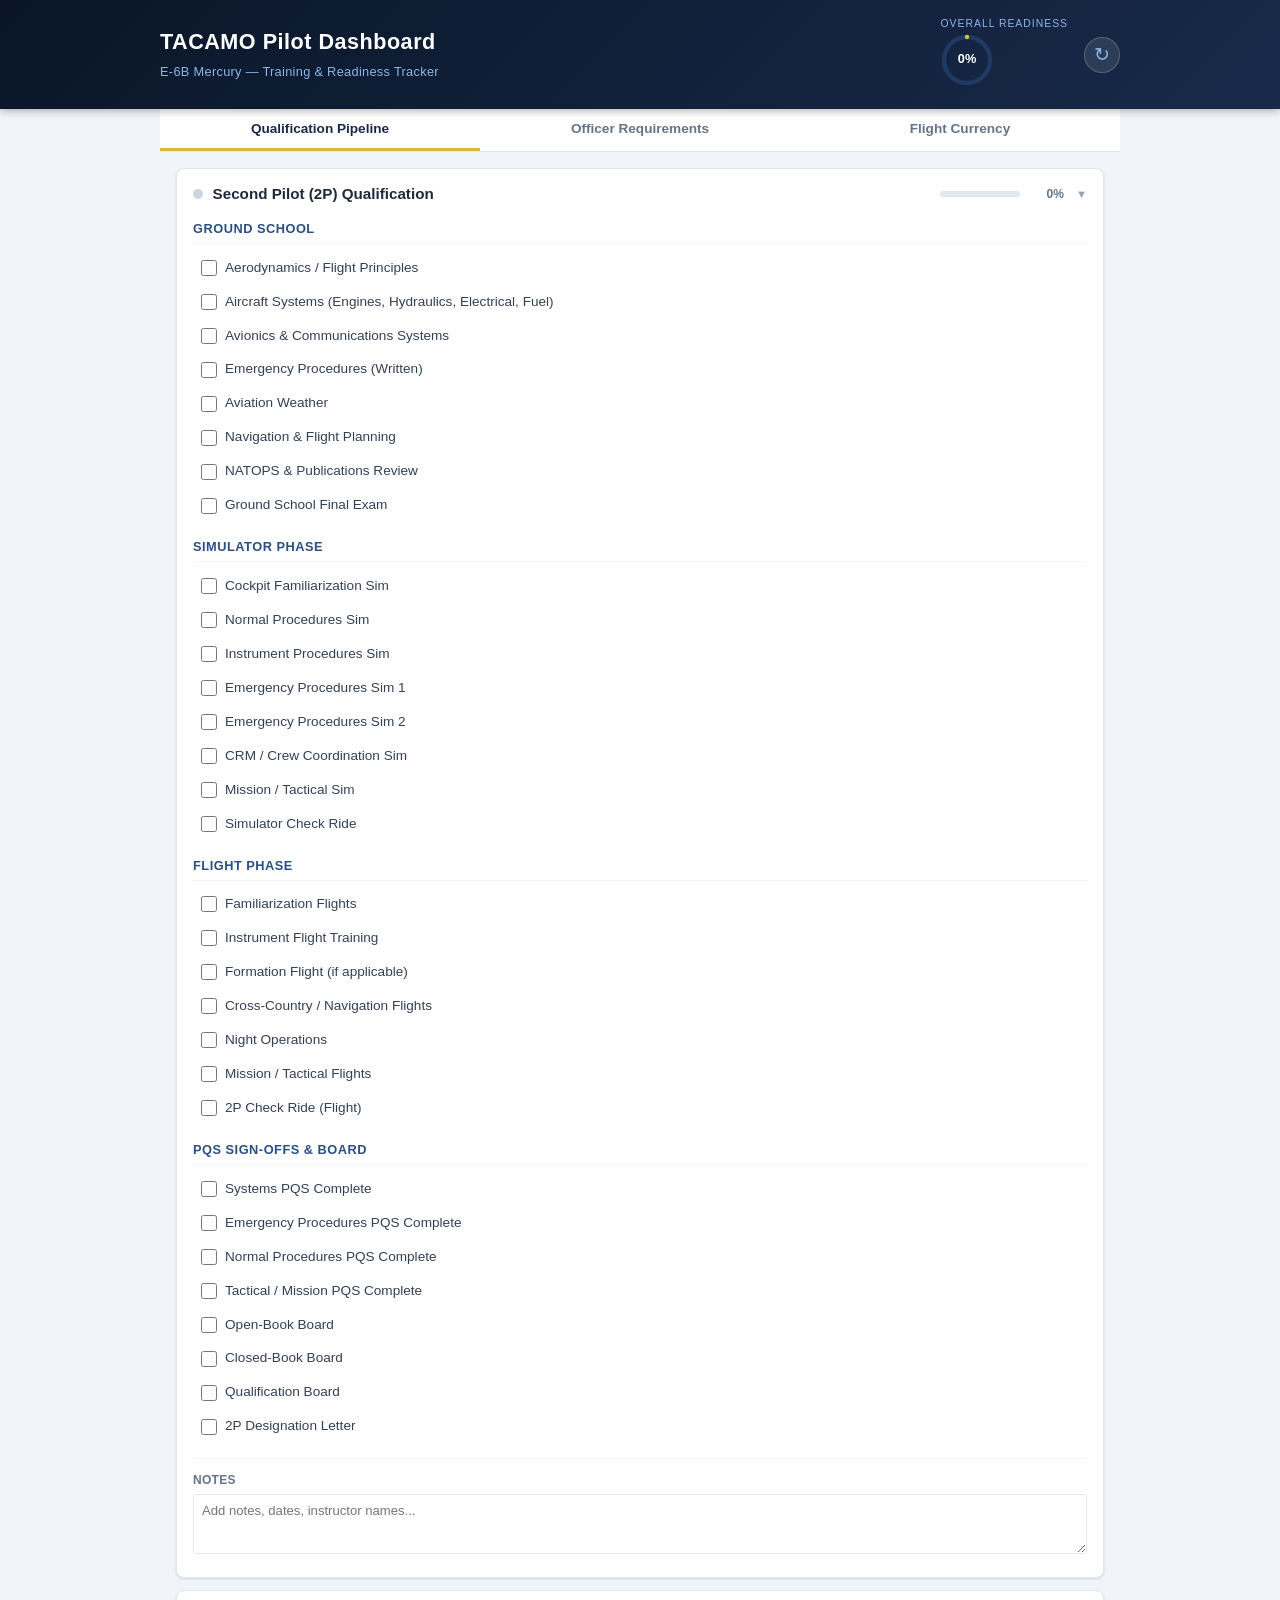
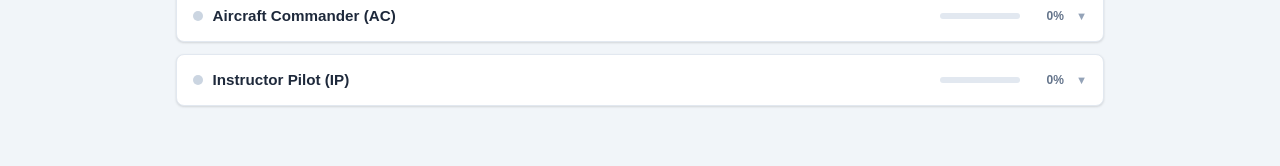
==== navy-pilot-dashboard/index.html @ 901fb9e4 "Add TACAMO pilot training dashboard Browser-based dashboard for tracking Navy TACAMO (E-6B) pilot tr" ====
<!DOCTYPE html>
<html lang="en">
<head>
  <meta charset="UTF-8">
  <meta name="viewport" content="width=device-width, initial-scale=1.0">
  <title>TACAMO Pilot Training Dashboard</title>
  <link rel="stylesheet" href="styles.css">
</head>
<body>
  <header>
    <div class="header-content">
      <div class="header-left">
        <h1>TACAMO Pilot Dashboard</h1>
        <span class="header-subtitle">E-6B Mercury &mdash; Training &amp; Readiness Tracker</span>
      </div>
      <div class="header-right">
        <div class="overall-readiness">
          <span class="readiness-label">Overall Readiness</span>
          <div class="readiness-ring">
            <svg viewBox="0 0 36 36">
              <path class="ring-bg" d="M18 2.0845 a 15.9155 15.9155 0 0 1 0 31.831 a 15.9155 15.9155 0 0 1 0 -31.831"/>
              <path id="overall-ring" class="ring-fg" stroke-dasharray="0, 100" d="M18 2.0845 a 15.9155 15.9155 0 0 1 0 31.831 a 15.9155 15.9155 0 0 1 0 -31.831"/>
              <text x="18" y="20.35" id="overall-pct" class="ring-text">0%</text>
            </svg>
          </div>
        </div>
        <button class="btn-icon" id="btn-reset" title="Reset all data">&#x21bb;</button>
      </div>
    </div>
  </header>

  <nav class="tab-bar">
    <button class="tab active" data-tab="qualification">Qualification Pipeline</button>
    <button class="tab" data-tab="officer">Officer Requirements</button>
    <button class="tab" data-tab="currency">Flight Currency</button>
  </nav>

  <main>
    <!-- ===================== QUALIFICATION PIPELINE TAB ===================== -->
    <section id="tab-qualification" class="tab-content active">

      <!-- 2P QUALIFICATION -->
      <div class="card milestone-card" data-milestone="2p">
        <div class="card-header" data-toggle="2p">
          <div class="card-header-left">
            <span class="status-dot" id="dot-2p"></span>
            <h2>Second Pilot (2P) Qualification</h2>
          </div>
          <div class="card-header-right">
            <div class="progress-bar-mini"><div class="progress-fill" id="prog-2p"></div></div>
            <span class="progress-text" id="prog-text-2p">0%</span>
            <span class="chevron">&#9660;</span>
          </div>
        </div>
        <div class="card-body" id="body-2p">
          <div class="pqs-section">
            <h3>Ground School</h3>
            <div class="checklist" data-group="2p-ground">
              <label class="check-item"><input type="checkbox" data-key="2p-ground-aero"> Aerodynamics / Flight Principles</label>
              <label class="check-item"><input type="checkbox" data-key="2p-ground-sys"> Aircraft Systems (Engines, Hydraulics, Electrical, Fuel)</label>
              <label class="check-item"><input type="checkbox" data-key="2p-ground-avionics"> Avionics &amp; Communications Systems</label>
              <label class="check-item"><input type="checkbox" data-key="2p-ground-ep"> Emergency Procedures (Written)</label>
              <label class="check-item"><input type="checkbox" data-key="2p-ground-wx"> Aviation Weather</label>
              <label class="check-item"><input type="checkbox" data-key="2p-ground-nav"> Navigation &amp; Flight Planning</label>
              <label class="check-item"><input type="checkbox" data-key="2p-ground-pubs"> NATOPS &amp; Publications Review</label>
              <label class="check-item"><input type="checkbox" data-key="2p-ground-exam"> Ground School Final Exam</label>
            </div>
          </div>
          <div class="pqs-section">
            <h3>Simulator Phase</h3>
            <div class="checklist" data-group="2p-sim">
              <label class="check-item"><input type="checkbox" data-key="2p-sim-fam"> Cockpit Familiarization Sim</label>
              <label class="check-item"><input type="checkbox" data-key="2p-sim-norm"> Normal Procedures Sim</label>
              <label class="check-item"><input type="checkbox" data-key="2p-sim-inst"> Instrument Procedures Sim</label>
              <label class="check-item"><input type="checkbox" data-key="2p-sim-ep1"> Emergency Procedures Sim 1</label>
              <label class="check-item"><input type="checkbox" data-key="2p-sim-ep2"> Emergency Procedures Sim 2</label>
              <label class="check-item"><input type="checkbox" data-key="2p-sim-crm"> CRM / Crew Coordination Sim</label>
              <label class="check-item"><input type="checkbox" data-key="2p-sim-tac"> Mission / Tactical Sim</label>
              <label class="check-item"><input type="checkbox" data-key="2p-sim-check"> Simulator Check Ride</label>
            </div>
          </div>
          <div class="pqs-section">
            <h3>Flight Phase</h3>
            <div class="checklist" data-group="2p-flight">
              <label class="check-item"><input type="checkbox" data-key="2p-flt-fam"> Familiarization Flights</label>
              <label class="check-item"><input type="checkbox" data-key="2p-flt-inst"> Instrument Flight Training</label>
              <label class="check-item"><input type="checkbox" data-key="2p-flt-form"> Formation Flight (if applicable)</label>
              <label class="check-item"><input type="checkbox" data-key="2p-flt-nav"> Cross-Country / Navigation Flights</label>
              <label class="check-item"><input type="checkbox" data-key="2p-flt-night"> Night Operations</label>
              <label class="check-item"><input type="checkbox" data-key="2p-flt-tac"> Mission / Tactical Flights</label>
              <label class="check-item"><input type="checkbox" data-key="2p-flt-check"> 2P Check Ride (Flight)</label>
            </div>
          </div>
          <div class="pqs-section">
            <h3>PQS Sign-offs &amp; Board</h3>
            <div class="checklist" data-group="2p-pqs">
              <label class="check-item"><input type="checkbox" data-key="2p-pqs-sys"> Systems PQS Complete</label>
              <label class="check-item"><input type="checkbox" data-key="2p-pqs-ep"> Emergency Procedures PQS Complete</label>
              <label class="check-item"><input type="checkbox" data-key="2p-pqs-norm"> Normal Procedures PQS Complete</label>
              <label class="check-item"><input type="checkbox" data-key="2p-pqs-tac"> Tactical / Mission PQS Complete</label>
              <label class="check-item"><input type="checkbox" data-key="2p-pqs-open"> Open-Book Board</label>
              <label class="check-item"><input type="checkbox" data-key="2p-pqs-closed"> Closed-Book Board</label>
              <label class="check-item"><input type="checkbox" data-key="2p-pqs-board"> Qualification Board</label>
              <label class="check-item"><input type="checkbox" data-key="2p-pqs-desig"> 2P Designation Letter</label>
            </div>
          </div>
          <div class="milestone-notes">
            <label>Notes</label>
            <textarea data-notes="2p" placeholder="Add notes, dates, instructor names..."></textarea>
          </div>
        </div>
      </div>

      <!-- AC QUALIFICATION -->
      <div class="card milestone-card" data-milestone="ac">
        <div class="card-header" data-toggle="ac">
          <div class="card-header-left">
            <span class="status-dot" id="dot-ac"></span>
            <h2>Aircraft Commander (AC)</h2>
          </div>
          <div class="card-header-right">
            <div class="progress-bar-mini"><div class="progress-fill" id="prog-ac"></div></div>
            <span class="progress-text" id="prog-text-ac">0%</span>
            <span class="chevron">&#9660;</span>
          </div>
        </div>
        <div class="card-body collapsed" id="body-ac">
          <div class="pqs-section">
            <h3>Prerequisites</h3>
            <div class="checklist" data-group="ac-prereq">
              <label class="check-item"><input type="checkbox" data-key="ac-prereq-2p"> 2P Qualification Complete</label>
              <label class="check-item"><input type="checkbox" data-key="ac-prereq-hrs"> Flight Hours Requirement Met</label>
              <label class="check-item"><input type="checkbox" data-key="ac-prereq-rec"> CO/Department Head Recommendation</label>
            </div>
          </div>
          <div class="pqs-section">
            <h3>AC PQS &amp; Training</h3>
            <div class="checklist" data-group="ac-pqs">
              <label class="check-item"><input type="checkbox" data-key="ac-pqs-decision"> Decision Making / CRM Advanced</label>
              <label class="check-item"><input type="checkbox" data-key="ac-pqs-wx"> Advanced Weather Decision Making</label>
              <label class="check-item"><input type="checkbox" data-key="ac-pqs-crew"> Crew Management &amp; Leadership</label>
              <label class="check-item"><input type="checkbox" data-key="ac-pqs-mission"> Mission Planning &amp; Execution</label>
              <label class="check-item"><input type="checkbox" data-key="ac-pqs-tac"> Advanced Tactical Employment</label>
              <label class="check-item"><input type="checkbox" data-key="ac-pqs-ep"> Emergency Procedures (AC Level)</label>
              <label class="check-item"><input type="checkbox" data-key="ac-pqs-sys"> Systems PQS (AC Level)</label>
            </div>
          </div>
          <div class="pqs-section">
            <h3>Evaluation</h3>
            <div class="checklist" data-group="ac-eval">
              <label class="check-item"><input type="checkbox" data-key="ac-eval-sim"> AC Simulator Evaluation</label>
              <label class="check-item"><input type="checkbox" data-key="ac-eval-open"> Open-Book Board</label>
              <label class="check-item"><input type="checkbox" data-key="ac-eval-closed"> Closed-Book Board</label>
              <label class="check-item"><input type="checkbox" data-key="ac-eval-flight"> AC Check Ride (Flight)</label>
              <label class="check-item"><input type="checkbox" data-key="ac-eval-board"> AC Qualification Board</label>
              <label class="check-item"><input type="checkbox" data-key="ac-eval-desig"> AC Designation Letter</label>
            </div>
          </div>
          <div class="milestone-notes">
            <label>Notes</label>
            <textarea data-notes="ac" placeholder="Add notes, dates, instructor names..."></textarea>
          </div>
        </div>
      </div>

      <!-- IP QUALIFICATION -->
      <div class="card milestone-card" data-milestone="ip">
        <div class="card-header" data-toggle="ip">
          <div class="card-header-left">
            <span class="status-dot" id="dot-ip"></span>
            <h2>Instructor Pilot (IP)</h2>
          </div>
          <div class="card-header-right">
            <div class="progress-bar-mini"><div class="progress-fill" id="prog-ip"></div></div>
            <span class="progress-text" id="prog-text-ip">0%</span>
            <span class="chevron">&#9660;</span>
          </div>
        </div>
        <div class="card-body collapsed" id="body-ip">
          <div class="pqs-section">
            <h3>Prerequisites</h3>
            <div class="checklist" data-group="ip-prereq">
              <label class="check-item"><input type="checkbox" data-key="ip-prereq-ac"> AC Qualification Complete</label>
              <label class="check-item"><input type="checkbox" data-key="ip-prereq-hrs"> Flight Hours Requirement Met</label>
              <label class="check-item"><input type="checkbox" data-key="ip-prereq-rec"> CO/Department Head Recommendation</label>
            </div>
          </div>
          <div class="pqs-section">
            <h3>IP PQS &amp; Training</h3>
            <div class="checklist" data-group="ip-pqs">
              <label class="check-item"><input type="checkbox" data-key="ip-pqs-technique"> Instructional Techniques</label>
              <label class="check-item"><input type="checkbox" data-key="ip-pqs-debrief"> Debriefing Skills</label>
              <label class="check-item"><input type="checkbox" data-key="ip-pqs-syllabus"> Syllabus Management</label>
              <label class="check-item"><input type="checkbox" data-key="ip-pqs-eval"> Student Evaluation Methods</label>
              <label class="check-item"><input type="checkbox" data-key="ip-pqs-safety"> Safety / ORM Advanced</label>
              <label class="check-item"><input type="checkbox" data-key="ip-pqs-sim"> Instructor Sim Events</label>
              <label class="check-item"><input type="checkbox" data-key="ip-pqs-flight"> Instructor Flight Events</label>
            </div>
          </div>
          <div class="pqs-section">
            <h3>Evaluation</h3>
            <div class="checklist" data-group="ip-eval">
              <label class="check-item"><input type="checkbox" data-key="ip-eval-demo"> Instructional Demo Ride</label>
              <label class="check-item"><input type="checkbox" data-key="ip-eval-open"> Open-Book Board</label>
              <label class="check-item"><input type="checkbox" data-key="ip-eval-closed"> Closed-Book Board</label>
              <label class="check-item"><input type="checkbox" data-key="ip-eval-check"> IP Check Ride</label>
              <label class="check-item"><input type="checkbox" data-key="ip-eval-board"> IP Qualification Board</label>
              <label class="check-item"><input type="checkbox" data-key="ip-eval-desig"> IP Designation Letter</label>
            </div>
          </div>
          <div class="milestone-notes">
            <label>Notes</label>
            <textarea data-notes="ip" placeholder="Add notes, dates, instructor names..."></textarea>
          </div>
        </div>
      </div>

    </section>

    <!-- ===================== OFFICER REQUIREMENTS TAB ===================== -->
    <section id="tab-officer" class="tab-content">

      <!-- PRT -->
      <div class="card">
        <div class="card-header" data-toggle="prt">
          <div class="card-header-left">
            <span class="status-dot" id="dot-prt"></span>
            <h2>Physical Readiness Test (PRT)</h2>
          </div>
          <div class="card-header-right">
            <span class="chevron">&#9660;</span>
          </div>
        </div>
        <div class="card-body" id="body-prt">
          <div class="cycle-section">
            <h3>Current Cycle</h3>
            <div class="cycle-row">
              <div class="cycle-field">
                <label>Cycle</label>
                <select id="prt-cycle">
                  <option value="spring">Spring (Cycle 1)</option>
                  <option value="fall">Fall (Cycle 2)</option>
                </select>
              </div>
              <div class="cycle-field">
                <label>Year</label>
                <input type="number" id="prt-year" value="2026" min="2020" max="2035">
              </div>
            </div>
            <div class="checklist">
              <label class="check-item"><input type="checkbox" data-key="prt-bca"> BCA (Body Composition Assessment)</label>
              <label class="check-item"><input type="checkbox" data-key="prt-pushups"> Push-ups / Plank</label>
              <label class="check-item"><input type="checkbox" data-key="prt-cardio"> Cardio (1.5mi Run / Row / Swim / Bike)</label>
              <label class="check-item"><input type="checkbox" data-key="prt-result"> Official PRT Results Entered in PRIMS</label>
            </div>
          </div>
          <div class="milestone-notes">
            <label>PRT Notes (scores, waivers, etc.)</label>
            <textarea data-notes="prt" placeholder="e.g., Outstanding score, run time 9:30..."></textarea>
          </div>
        </div>
      </div>

      <!-- GMT / Annual Training -->
      <div class="card">
        <div class="card-header" data-toggle="gmt">
          <div class="card-header-left">
            <span class="status-dot" id="dot-gmt"></span>
            <h2>General Military Training (GMT) &mdash; Annual</h2>
          </div>
          <div class="card-header-right">
            <div class="progress-bar-mini"><div class="progress-fill" id="prog-gmt"></div></div>
            <span class="progress-text" id="prog-text-gmt">0%</span>
            <span class="chevron">&#9660;</span>
          </div>
        </div>
        <div class="card-body collapsed" id="body-gmt">
          <div class="checklist" data-group="gmt">
            <label class="check-item"><input type="checkbox" data-key="gmt-sapr"> Sexual Assault Prevention &amp; Response (SAPR)</label>
            <label class="check-item"><input type="checkbox" data-key="gmt-cyber"> Cyber Awareness Challenge</label>
            <label class="check-item"><input type="checkbox" data-key="gmt-opsec"> OPSEC Awareness</label>
            <label class="check-item"><input type="checkbox" data-key="gmt-ctip"> Combating Trafficking in Persons (CTIP)</label>
            <label class="check-item"><input type="checkbox" data-key="gmt-suicide"> Suicide Prevention</label>
            <label class="check-item"><input type="checkbox" data-key="gmt-eeo"> Equal Employment Opportunity (EEO)</label>
            <label class="check-item"><input type="checkbox" data-key="gmt-records"> Records Management</label>
            <label class="check-item"><input type="checkbox" data-key="gmt-dod-ethics"> DoD Ethics / Standards of Conduct</label>
            <label class="check-item"><input type="checkbox" data-key="gmt-privacy"> Personally Identifiable Information (PII)</label>
            <label class="check-item"><input type="checkbox" data-key="gmt-fire"> Fire Safety / Extinguisher Training</label>
            <label class="check-item"><input type="checkbox" data-key="gmt-antiterror"> Antiterrorism (AT) Level 1</label>
          </div>
          <div class="milestone-notes">
            <label>GMT Notes</label>
            <textarea data-notes="gmt" placeholder="Completion dates, certificate numbers..."></textarea>
          </div>
        </div>
      </div>

      <!-- Medical / Dental -->
      <div class="card">
        <div class="card-header" data-toggle="medical">
          <div class="card-header-left">
            <span class="status-dot" id="dot-medical"></span>
            <h2>Medical &amp; Dental Readiness</h2>
          </div>
          <div class="card-header-right">
            <span class="chevron">&#9660;</span>
          </div>
        </div>
        <div class="card-body collapsed" id="body-medical">
          <div class="checklist" data-group="medical">
            <label class="check-item"><input type="checkbox" data-key="med-pha"> Periodic Health Assessment (PHA)</label>
            <label class="check-item"><input type="checkbox" data-key="med-dental"> Dental Exam (Class 1 or 2)</label>
            <label class="check-item"><input type="checkbox" data-key="med-flight-phys"> Flight Physical (Annual)</label>
            <label class="check-item"><input type="checkbox" data-key="med-immunizations"> Immunizations Current</label>
            <label class="check-item"><input type="checkbox" data-key="med-hearing"> Hearing Conservation</label>
            <label class="check-item"><input type="checkbox" data-key="med-vision"> Vision Screening</label>
            <label class="check-item"><input type="checkbox" data-key="med-hiv"> HIV Test</label>
          </div>
          <div class="milestone-notes">
            <label>Medical Notes</label>
            <textarea data-notes="medical" placeholder="Due dates, waivers, follow-ups..."></textarea>
          </div>
        </div>
      </div>

      <!-- Admin / Career -->
      <div class="card">
        <div class="card-header" data-toggle="admin">
          <div class="card-header-left">
            <span class="status-dot" id="dot-admin"></span>
            <h2>Administrative &amp; Career</h2>
          </div>
          <div class="card-header-right">
            <span class="chevron">&#9660;</span>
          </div>
        </div>
        <div class="card-body collapsed" id="body-admin">
          <div class="checklist" data-group="admin">
            <label class="check-item"><input type="checkbox" data-key="admin-fitrep"> FITREP / Eval Current</label>
            <label class="check-item"><input type="checkbox" data-key="admin-security"> Security Clearance Current</label>
            <label class="check-item"><input type="checkbox" data-key="admin-ompf"> OMPF / Service Record Review</label>
            <label class="check-item"><input type="checkbox" data-key="admin-sgli"> SGLI / Page 2 Current</label>
            <label class="check-item"><input type="checkbox" data-key="admin-leave"> Leave Balance Reviewed</label>
          </div>
          <div class="milestone-notes">
            <label>Admin Notes</label>
            <textarea data-notes="admin" placeholder="FITREP due date, clearance expiry..."></textarea>
          </div>
        </div>
      </div>

    </section>

    <!-- ===================== FLIGHT CURRENCY TAB ===================== -->
    <section id="tab-currency" class="tab-content">

      <div class="card">
        <div class="card-header" data-toggle="natops">
          <div class="card-header-left">
            <span class="status-dot" id="dot-natops"></span>
            <h2>NATOPS &amp; Instrument Checks</h2>
          </div>
          <div class="card-header-right">
            <span class="chevron">&#9660;</span>
          </div>
        </div>
        <div class="card-body" id="body-natops">
          <div class="checklist" data-group="natops">
            <label class="check-item"><input type="checkbox" data-key="natops-open"> NATOPS Open-Book Exam</label>
            <label class="check-item"><input type="checkbox" data-key="natops-closed"> NATOPS Closed-Book Exam</label>
            <label class="check-item"><input type="checkbox" data-key="natops-check"> NATOPS Check Flight / Sim</label>
            <label class="check-item"><input type="checkbox" data-key="natops-inst"> Annual Instrument Check</label>
          </div>
          <div class="date-tracker">
            <h3>Date Tracking</h3>
            <div class="date-row">
              <label>Last NATOPS Check</label>
              <input type="date" data-date="natops-last">
            </div>
            <div class="date-row">
              <label>Next NATOPS Due</label>
              <input type="date" data-date="natops-next">
            </div>
            <div class="date-row">
              <label>Last Instrument Check</label>
              <input type="date" data-date="inst-last">
            </div>
            <div class="date-row">
              <label>Next Instrument Due</label>
              <input type="date" data-date="inst-next">
            </div>
          </div>
          <div class="milestone-notes">
            <label>Notes</label>
            <textarea data-notes="natops" placeholder="Examiner, scores, areas to review..."></textarea>
          </div>
        </div>
      </div>

      <div class="card">
        <div class="card-header" data-toggle="flights">
          <div class="card-header-left">
            <span class="status-dot" id="dot-flights"></span>
            <h2>Flight Currency &amp; Hours</h2>
          </div>
          <div class="card-header-right">
            <span class="chevron">&#9660;</span>
          </div>
        </div>
        <div class="card-body collapsed" id="body-flights">
          <div class="checklist" data-group="flights">
            <label class="check-item"><input type="checkbox" data-key="curr-day"> Day Currency (last 30 days)</label>
            <label class="check-item"><input type="checkbox" data-key="curr-night"> Night Currency (last 30 days)</label>
            <label class="check-item"><input type="checkbox" data-key="curr-inst"> Instrument Currency</label>
            <label class="check-item"><input type="checkbox" data-key="curr-crm"> CRM Training Current</label>
          </div>
          <div class="date-tracker">
            <h3>Flight Hour Log</h3>
            <div class="date-row">
              <label>Total Flight Hours</label>
              <input type="number" data-date="hrs-total" min="0" step="0.1" placeholder="0.0">
            </div>
            <div class="date-row">
              <label>E-6B Hours</label>
              <input type="number" data-date="hrs-e6b" min="0" step="0.1" placeholder="0.0">
            </div>
            <div class="date-row">
              <label>Last 30 Days</label>
              <input type="number" data-date="hrs-30" min="0" step="0.1" placeholder="0.0">
            </div>
            <div class="date-row">
              <label>Last 90 Days</label>
              <input type="number" data-date="hrs-90" min="0" step="0.1" placeholder="0.0">
            </div>
          </div>
          <div class="milestone-notes">
            <label>Notes</label>
            <textarea data-notes="flights" placeholder="Currency details, waiver info..."></textarea>
          </div>
        </div>
      </div>

      <div class="card">
        <div class="card-header" data-toggle="survival">
          <div class="card-header-left">
            <span class="status-dot" id="dot-survival"></span>
            <h2>Survival &amp; Safety Training</h2>
          </div>
          <div class="card-header-right">
            <span class="chevron">&#9660;</span>
          </div>
        </div>
        <div class="card-body collapsed" id="body-survival">
          <div class="checklist" data-group="survival">
            <label class="check-item"><input type="checkbox" data-key="surv-swim"> Aviation Water Survival (AWS)</label>
            <label class="check-item"><input type="checkbox" data-key="surv-heed"> HEED (Helicopter Emergency Egress Device) Training</label>
            <label class="check-item"><input type="checkbox" data-key="surv-physio"> Aviation Physiology / Hypoxia Training</label>
            <label class="check-item"><input type="checkbox" data-key="surv-egress"> Egress Training</label>
            <label class="check-item"><input type="checkbox" data-key="surv-sere"> SERE (if applicable)</label>
            <label class="check-item"><input type="checkbox" data-key="surv-orm"> ORM / Safety Stand-down</label>
          </div>
          <div class="date-tracker">
            <h3>Date Tracking</h3>
            <div class="date-row">
              <label>Last AWS</label>
              <input type="date" data-date="aws-last">
            </div>
            <div class="date-row">
              <label>Next AWS Due</label>
              <input type="date" data-date="aws-next">
            </div>
            <div class="date-row">
              <label>Last Physiology</label>
              <input type="date" data-date="physio-last">
            </div>
            <div class="date-row">
              <label>Next Physiology Due</label>
              <input type="date" data-date="physio-next">
            </div>
          </div>
          <div class="milestone-notes">
            <label>Notes</label>
            <textarea data-notes="survival" placeholder="Expiration dates, renewal info..."></textarea>
          </div>
        </div>
      </div>

    </section>
  </main>

  <!-- Reset confirmation modal -->
  <div class="modal-overlay" id="modal-reset">
    <div class="modal">
      <h3>Reset All Data?</h3>
      <p>This will clear all checkboxes, notes, dates, and saved progress. This cannot be undone.</p>
      <div class="modal-actions">
        <button class="btn btn-secondary" id="btn-reset-cancel">Cancel</button>
        <button class="btn btn-danger" id="btn-reset-confirm">Reset Everything</button>
      </div>
    </div>
  </div>

  <script src="app.js"></script>
</body>
</html>
---- navy-pilot-dashboard/styles.css ----
/* ===== CSS Variables / Theme ===== */
:root {
  --navy-900: #0a1628;
  --navy-800: #111d35;
  --navy-700: #182a4a;
  --navy-600: #1f3a63;
  --navy-500: #2a4f82;
  --navy-400: #3a6baa;
  --navy-300: #5a8fd4;
  --navy-200: #8cb4e8;
  --navy-100: #c5d9f2;
  --navy-50: #e8f0fa;

  --gold-500: #c9a227;
  --gold-400: #dbb840;
  --gold-300: #e8cf6a;

  --green-500: #22c55e;
  --green-600: #16a34a;
  --green-100: #dcfce7;

  --red-500: #ef4444;
  --red-600: #dc2626;
  --red-100: #fee2e2;

  --amber-500: #f59e0b;
  --amber-100: #fef3c7;

  --gray-50: #f8fafc;
  --gray-100: #f1f5f9;
  --gray-200: #e2e8f0;
  --gray-300: #cbd5e1;
  --gray-400: #94a3b8;
  --gray-500: #64748b;
  --gray-600: #475569;
  --gray-700: #334155;
  --gray-800: #1e293b;
  --gray-900: #0f172a;

  --font-sans: 'Segoe UI', -apple-system, BlinkMacSystemFont, 'Helvetica Neue', Arial, sans-serif;
  --radius: 8px;
  --shadow: 0 1px 3px rgba(0,0,0,0.08), 0 1px 2px rgba(0,0,0,0.06);
  --shadow-md: 0 4px 6px rgba(0,0,0,0.07), 0 2px 4px rgba(0,0,0,0.06);
}

/* ===== Reset & Base ===== */
*, *::before, *::after {
  box-sizing: border-box;
  margin: 0;
  padding: 0;
}

body {
  font-family: var(--font-sans);
  background: var(--gray-100);
  color: var(--gray-800);
  line-height: 1.5;
  min-height: 100vh;
}

/* ===== Header ===== */
header {
  background: linear-gradient(135deg, var(--navy-900) 0%, var(--navy-700) 100%);
  color: #fff;
  padding: 1rem 1.5rem;
  position: sticky;
  top: 0;
  z-index: 100;
  box-shadow: 0 2px 8px rgba(0,0,0,0.3);
}

.header-content {
  max-width: 960px;
  margin: 0 auto;
  display: flex;
  justify-content: space-between;
  align-items: center;
}

.header-left h1 {
  font-size: 1.35rem;
  font-weight: 700;
  letter-spacing: 0.5px;
}

.header-subtitle {
  font-size: 0.8rem;
  color: var(--navy-200);
  letter-spacing: 0.3px;
}

.header-right {
  display: flex;
  align-items: center;
  gap: 1rem;
}

.readiness-label {
  font-size: 0.65rem;
  text-transform: uppercase;
  letter-spacing: 1px;
  color: var(--navy-200);
  display: block;
  text-align: center;
  margin-bottom: 0.15rem;
}

.readiness-ring svg {
  width: 52px;
  height: 52px;
}

.ring-bg {
  fill: none;
  stroke: var(--navy-600);
  stroke-width: 3;
}

.ring-fg {
  fill: none;
  stroke: var(--gold-400);
  stroke-width: 3;
  stroke-linecap: round;
  transition: stroke-dasharray 0.5s ease;
}

.ring-text {
  fill: #fff;
  font-size: 0.55rem;
  font-weight: 700;
  text-anchor: middle;
}

.btn-icon {
  background: rgba(255,255,255,0.1);
  border: 1px solid rgba(255,255,255,0.2);
  color: var(--navy-200);
  width: 36px;
  height: 36px;
  border-radius: 50%;
  font-size: 1.2rem;
  cursor: pointer;
  transition: all 0.2s;
  display: flex;
  align-items: center;
  justify-content: center;
}

.btn-icon:hover {
  background: rgba(255,255,255,0.2);
  color: #fff;
}

/* ===== Tab Bar ===== */
.tab-bar {
  background: #fff;
  border-bottom: 1px solid var(--gray-200);
  display: flex;
  max-width: 960px;
  margin: 0 auto;
  padding: 0;
  position: sticky;
  top: 74px;
  z-index: 90;
}

.tab {
  flex: 1;
  padding: 0.75rem 1rem;
  border: none;
  background: transparent;
  color: var(--gray-500);
  font-size: 0.85rem;
  font-weight: 600;
  cursor: pointer;
  border-bottom: 3px solid transparent;
  transition: all 0.2s;
}

.tab:hover {
  color: var(--navy-600);
  background: var(--gray-50);
}

.tab.active {
  color: var(--navy-700);
  border-bottom-color: var(--gold-400);
}

/* ===== Main Content ===== */
main {
  max-width: 960px;
  margin: 0 auto;
  padding: 1rem 1rem 3rem;
}

.tab-content {
  display: none;
}

.tab-content.active {
  display: block;
}

/* ===== Cards ===== */
.card {
  background: #fff;
  border-radius: var(--radius);
  box-shadow: var(--shadow);
  margin-bottom: 0.75rem;
  overflow: hidden;
  border: 1px solid var(--gray-200);
}

.card-header {
  padding: 0.85rem 1rem;
  display: flex;
  justify-content: space-between;
  align-items: center;
  cursor: pointer;
  user-select: none;
  transition: background 0.15s;
}

.card-header:hover {
  background: var(--gray-50);
}

.card-header-left {
  display: flex;
  align-items: center;
  gap: 0.6rem;
}

.card-header-left h2 {
  font-size: 0.95rem;
  font-weight: 600;
  color: var(--gray-800);
}

.card-header-right {
  display: flex;
  align-items: center;
  gap: 0.75rem;
}

.chevron {
  font-size: 0.7rem;
  color: var(--gray-400);
  transition: transform 0.2s;
}

.card-body:not(.collapsed) ~ .card-header .chevron,
.card-header[aria-expanded="true"] .chevron {
  transform: rotate(180deg);
}

.card-body {
  padding: 0 1rem 1rem;
  transition: all 0.2s ease;
}

.card-body.collapsed {
  display: none;
}

/* ===== Status Dots ===== */
.status-dot {
  width: 10px;
  height: 10px;
  border-radius: 50%;
  background: var(--gray-300);
  flex-shrink: 0;
}

.status-dot.not-started { background: var(--gray-300); }
.status-dot.in-progress { background: var(--amber-500); }
.status-dot.complete { background: var(--green-500); }

/* ===== Progress Bars ===== */
.progress-bar-mini {
  width: 80px;
  height: 6px;
  background: var(--gray-200);
  border-radius: 3px;
  overflow: hidden;
}

.progress-fill {
  height: 100%;
  background: linear-gradient(90deg, var(--navy-400), var(--gold-400));
  border-radius: 3px;
  transition: width 0.4s ease;
  width: 0%;
}

.progress-text {
  font-size: 0.75rem;
  font-weight: 600;
  color: var(--gray-500);
  min-width: 32px;
  text-align: right;
}

/* ===== Checklists ===== */
.pqs-section {
  margin-bottom: 1rem;
}

.pqs-section h3 {
  font-size: 0.8rem;
  font-weight: 700;
  text-transform: uppercase;
  letter-spacing: 0.5px;
  color: var(--navy-500);
  margin-bottom: 0.5rem;
  padding-bottom: 0.3rem;
  border-bottom: 1px solid var(--gray-100);
}

.checklist {
  display: flex;
  flex-direction: column;
  gap: 0.15rem;
}

.check-item {
  display: flex;
  align-items: center;
  gap: 0.5rem;
  padding: 0.35rem 0.5rem;
  border-radius: 4px;
  cursor: pointer;
  font-size: 0.85rem;
  color: var(--gray-700);
  transition: background 0.1s;
}

.check-item:hover {
  background: var(--gray-50);
}

.check-item input[type="checkbox"] {
  width: 16px;
  height: 16px;
  accent-color: var(--navy-500);
  cursor: pointer;
  flex-shrink: 0;
}

.check-item:has(input:checked) {
  color: var(--gray-400);
  text-decoration: line-through;
  text-decoration-color: var(--gray-300);
}

/* ===== Notes ===== */
.milestone-notes {
  margin-top: 0.75rem;
  padding-top: 0.75rem;
  border-top: 1px solid var(--gray-100);
}

.milestone-notes label {
  font-size: 0.75rem;
  font-weight: 600;
  color: var(--gray-500);
  text-transform: uppercase;
  letter-spacing: 0.3px;
  display: block;
  margin-bottom: 0.3rem;
}

.milestone-notes textarea {
  width: 100%;
  min-height: 60px;
  border: 1px solid var(--gray-200);
  border-radius: 4px;
  padding: 0.5rem;
  font-family: var(--font-sans);
  font-size: 0.82rem;
  color: var(--gray-700);
  resize: vertical;
  transition: border-color 0.2s;
}

.milestone-notes textarea:focus {
  outline: none;
  border-color: var(--navy-400);
  box-shadow: 0 0 0 2px rgba(42, 79, 130, 0.15);
}

/* ===== Date Tracker ===== */
.date-tracker {
  margin-top: 0.75rem;
}

.date-tracker h3 {
  font-size: 0.8rem;
  font-weight: 700;
  text-transform: uppercase;
  letter-spacing: 0.5px;
  color: var(--navy-500);
  margin-bottom: 0.5rem;
  padding-bottom: 0.3rem;
  border-bottom: 1px solid var(--gray-100);
}

.date-row {
  display: flex;
  align-items: center;
  justify-content: space-between;
  padding: 0.3rem 0.5rem;
  gap: 1rem;
}

.date-row label {
  font-size: 0.82rem;
  color: var(--gray-600);
  flex-shrink: 0;
}

.date-row input[type="date"],
.date-row input[type="number"] {
  padding: 0.3rem 0.5rem;
  border: 1px solid var(--gray-200);
  border-radius: 4px;
  font-size: 0.82rem;
  font-family: var(--font-sans);
  color: var(--gray-700);
  max-width: 180px;
  width: 100%;
}

.date-row input:focus {
  outline: none;
  border-color: var(--navy-400);
  box-shadow: 0 0 0 2px rgba(42, 79, 130, 0.15);
}

/* ===== Cycle Section ===== */
.cycle-section {
  margin-bottom: 0.75rem;
}

.cycle-section h3 {
  font-size: 0.8rem;
  font-weight: 700;
  text-transform: uppercase;
  letter-spacing: 0.5px;
  color: var(--navy-500);
  margin-bottom: 0.5rem;
}

.cycle-row {
  display: flex;
  gap: 1rem;
  margin-bottom: 0.75rem;
}

.cycle-field {
  display: flex;
  flex-direction: column;
  gap: 0.2rem;
}

.cycle-field label {
  font-size: 0.72rem;
  font-weight: 600;
  color: var(--gray-500);
  text-transform: uppercase;
  letter-spacing: 0.3px;
}

.cycle-field select,
.cycle-field input {
  padding: 0.35rem 0.5rem;
  border: 1px solid var(--gray-200);
  border-radius: 4px;
  font-family: var(--font-sans);
  font-size: 0.82rem;
  color: var(--gray-700);
}

.cycle-field select:focus,
.cycle-field input:focus {
  outline: none;
  border-color: var(--navy-400);
}

/* ===== Modal ===== */
.modal-overlay {
  position: fixed;
  inset: 0;
  background: rgba(0,0,0,0.5);
  display: none;
  align-items: center;
  justify-content: center;
  z-index: 1000;
}

.modal-overlay.visible {
  display: flex;
}

.modal {
  background: #fff;
  border-radius: var(--radius);
  padding: 1.5rem;
  max-width: 400px;
  width: 90%;
  box-shadow: 0 20px 60px rgba(0,0,0,0.3);
}

.modal h3 {
  font-size: 1.1rem;
  margin-bottom: 0.5rem;
  color: var(--gray-800);
}

.modal p {
  font-size: 0.85rem;
  color: var(--gray-600);
  margin-bottom: 1.25rem;
}

.modal-actions {
  display: flex;
  gap: 0.5rem;
  justify-content: flex-end;
}

.btn {
  padding: 0.45rem 1rem;
  border-radius: 6px;
  font-size: 0.82rem;
  font-weight: 600;
  cursor: pointer;
  border: 1px solid transparent;
  transition: all 0.15s;
}

.btn-secondary {
  background: var(--gray-100);
  color: var(--gray-700);
  border-color: var(--gray-300);
}

.btn-secondary:hover {
  background: var(--gray-200);
}

.btn-danger {
  background: var(--red-500);
  color: #fff;
}

.btn-danger:hover {
  background: var(--red-600);
}

/* ===== Responsive ===== */
@media (max-width: 640px) {
  header {
    padding: 0.75rem 1rem;
  }

  .header-left h1 {
    font-size: 1.1rem;
  }

  .header-subtitle {
    font-size: 0.7rem;
  }

  .tab {
    font-size: 0.75rem;
    padding: 0.6rem 0.5rem;
  }

  main {
    padding: 0.75rem 0.5rem 2rem;
  }

  .card-header-left h2 {
    font-size: 0.85rem;
  }

  .progress-bar-mini {
    width: 50px;
  }

  .date-row {
    flex-direction: column;
    align-items: flex-start;
    gap: 0.2rem;
  }

  .date-row input[type="date"],
  .date-row input[type="number"] {
    max-width: 100%;
  }

  .cycle-row {
    flex-direction: column;
  }
}

/* ===== Print Styles ===== */
@media print {
  header { position: static; }
  .tab-bar { position: static; display: none; }
  .tab-content { display: block !important; }
  .card-body.collapsed { display: block !important; }
  .btn-icon, .modal-overlay { display: none; }
  .card { break-inside: avoid; }
}
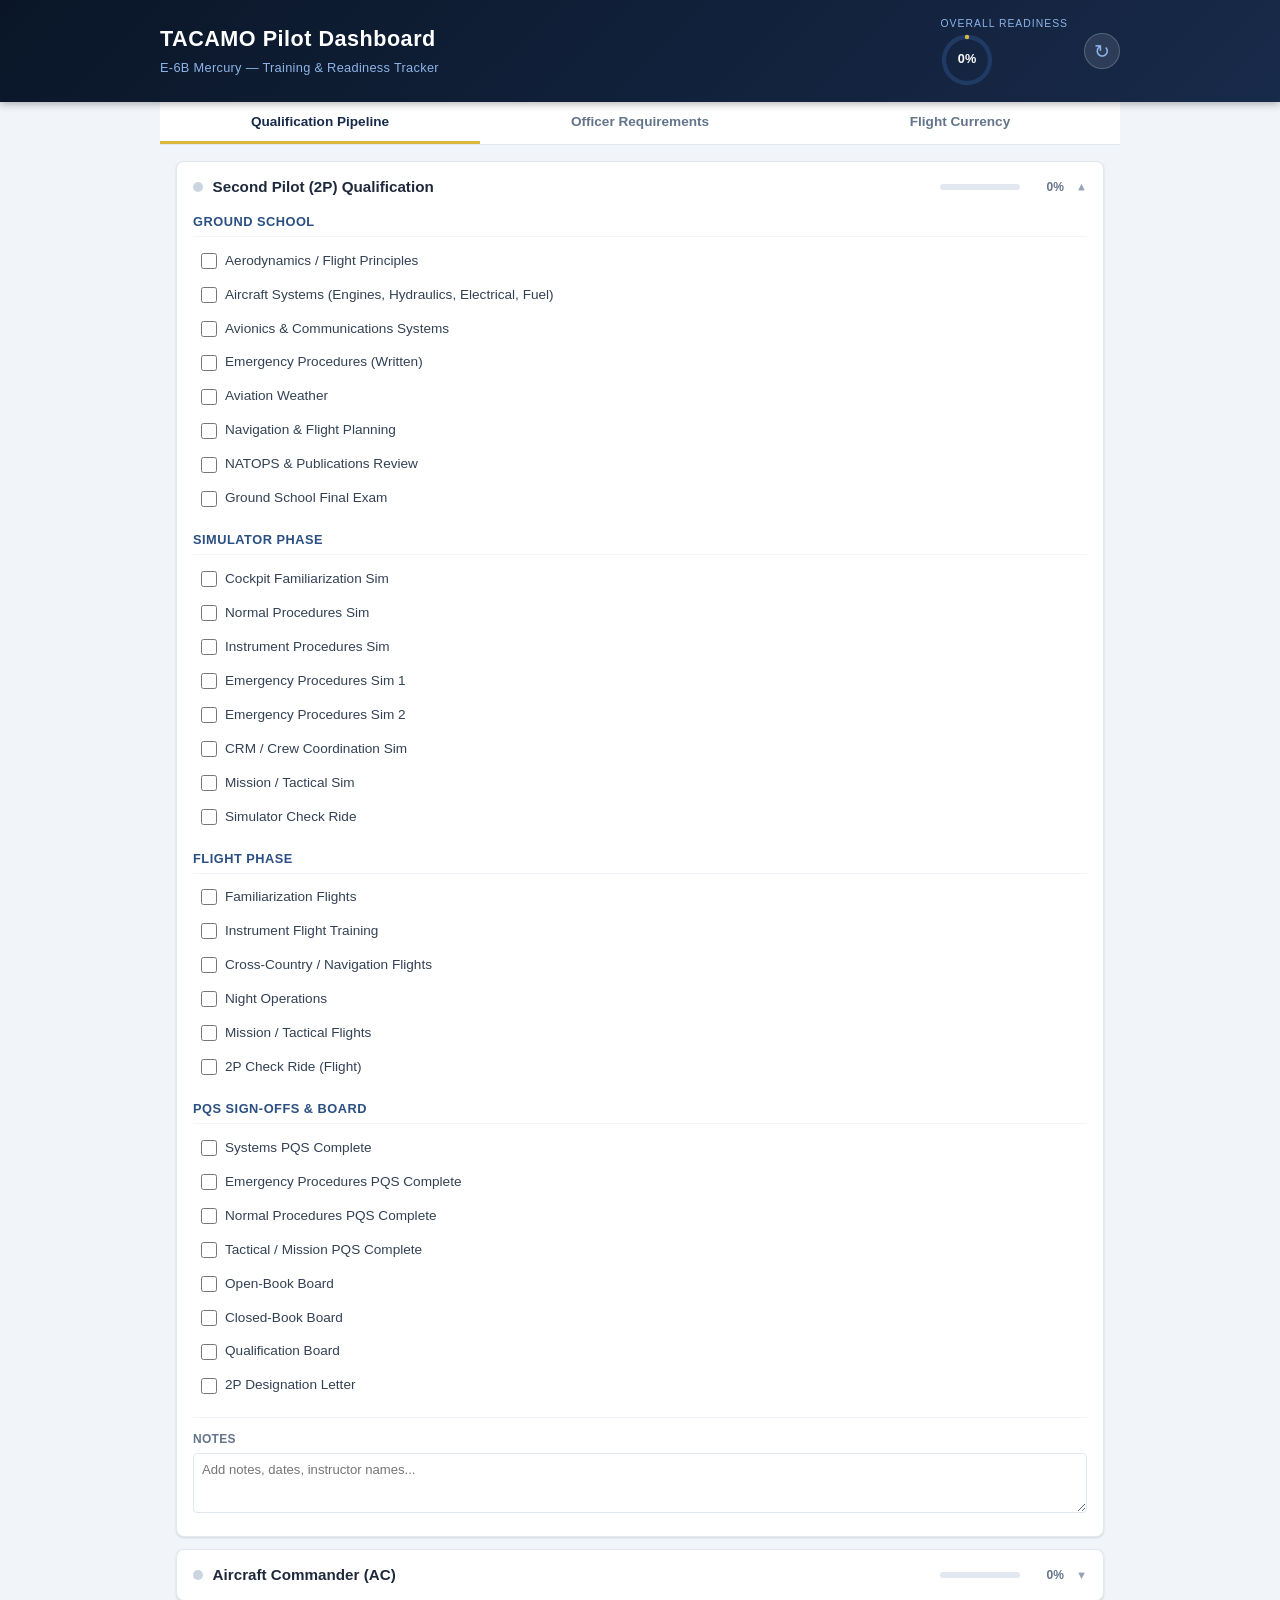
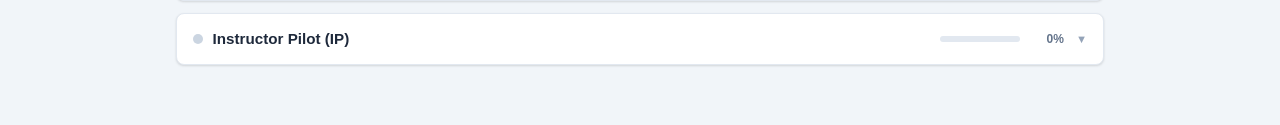
==== commit fca62ba4: "Fix dashboard: consolidate into single self-contained HTML file Previously the app split across inde" ====
--- a/navy-pilot-dashboard/index.html
+++ b/navy-pilot-dashboard/index.html
@@ -4,502 +4,1151 @@
   <meta charset="UTF-8">
   <meta name="viewport" content="width=device-width, initial-scale=1.0">
   <title>TACAMO Pilot Training Dashboard</title>
-  <link rel="stylesheet" href="styles.css">
+<style>
+/* ===== CSS Variables / Theme ===== */
+:root {
+  --navy-900: #0a1628;
+  --navy-800: #111d35;
+  --navy-700: #182a4a;
+  --navy-600: #1f3a63;
+  --navy-500: #2a4f82;
+  --navy-400: #3a6baa;
+  --navy-300: #5a8fd4;
+  --navy-200: #8cb4e8;
+  --navy-100: #c5d9f2;
+  --navy-50:  #e8f0fa;
+
+  --gold-500: #c9a227;
+  --gold-400: #dbb840;
+  --gold-300: #e8cf6a;
+
+  --green-500: #22c55e;
+  --green-600: #16a34a;
+
+  --red-500: #ef4444;
+  --red-600: #dc2626;
+
+  --amber-500: #f59e0b;
+
+  --gray-50:  #f8fafc;
+  --gray-100: #f1f5f9;
+  --gray-200: #e2e8f0;
+  --gray-300: #cbd5e1;
+  --gray-400: #94a3b8;
+  --gray-500: #64748b;
+  --gray-600: #475569;
+  --gray-700: #334155;
+  --gray-800: #1e293b;
+  --gray-900: #0f172a;
+
+  --font-sans: 'Segoe UI', -apple-system, BlinkMacSystemFont, 'Helvetica Neue', Arial, sans-serif;
+  --radius: 8px;
+  --shadow: 0 1px 3px rgba(0,0,0,0.08), 0 1px 2px rgba(0,0,0,0.06);
+}
+
+/* ===== Reset & Base ===== */
+*, *::before, *::after { box-sizing: border-box; margin: 0; padding: 0; }
+
+body {
+  font-family: var(--font-sans);
+  background: var(--gray-100);
+  color: var(--gray-800);
+  line-height: 1.5;
+  min-height: 100vh;
+}
+
+/* ===== Header ===== */
+header {
+  background: linear-gradient(135deg, var(--navy-900) 0%, var(--navy-700) 100%);
+  color: #fff;
+  padding: 1rem 1.5rem;
+  position: sticky;
+  top: 0;
+  z-index: 100;
+  box-shadow: 0 2px 8px rgba(0,0,0,0.3);
+}
+
+.header-content {
+  max-width: 960px;
+  margin: 0 auto;
+  display: flex;
+  justify-content: space-between;
+  align-items: center;
+}
+
+.header-left h1 {
+  font-size: 1.35rem;
+  font-weight: 700;
+  letter-spacing: 0.5px;
+}
+
+.header-subtitle {
+  font-size: 0.8rem;
+  color: var(--navy-200);
+  letter-spacing: 0.3px;
+}
+
+.header-right {
+  display: flex;
+  align-items: center;
+  gap: 1rem;
+}
+
+.readiness-label {
+  font-size: 0.65rem;
+  text-transform: uppercase;
+  letter-spacing: 1px;
+  color: var(--navy-200);
+  display: block;
+  text-align: center;
+  margin-bottom: 0.15rem;
+}
+
+.readiness-ring svg {
+  width: 52px;
+  height: 52px;
+  display: block;
+}
+
+.ring-bg {
+  fill: none;
+  stroke: var(--navy-600);
+  stroke-width: 3;
+}
+
+.ring-fg {
+  fill: none;
+  stroke: var(--gold-400);
+  stroke-width: 3;
+  stroke-linecap: round;
+  transition: stroke-dasharray 0.5s ease;
+}
+
+.ring-text {
+  fill: #fff;
+  font-size: 0.55rem;
+  font-weight: 700;
+  text-anchor: middle;
+  dominant-baseline: middle;
+}
+
+.btn-icon {
+  background: rgba(255,255,255,0.1);
+  border: 1px solid rgba(255,255,255,0.2);
+  color: var(--navy-200);
+  width: 36px;
+  height: 36px;
+  border-radius: 50%;
+  font-size: 1.2rem;
+  cursor: pointer;
+  transition: all 0.2s;
+  display: flex;
+  align-items: center;
+  justify-content: center;
+}
+.btn-icon:hover { background: rgba(255,255,255,0.2); color: #fff; }
+
+/* ===== Tab Bar ===== */
+.tab-bar {
+  background: #fff;
+  border-bottom: 1px solid var(--gray-200);
+  display: flex;
+  max-width: 960px;
+  margin: 0 auto;
+  position: sticky;
+  top: 74px;
+  z-index: 90;
+}
+
+.tab {
+  flex: 1;
+  padding: 0.75rem 1rem;
+  border: none;
+  background: transparent;
+  color: var(--gray-500);
+  font-size: 0.85rem;
+  font-weight: 600;
+  cursor: pointer;
+  border-bottom: 3px solid transparent;
+  transition: all 0.2s;
+}
+.tab:hover { color: var(--navy-600); background: var(--gray-50); }
+.tab.active { color: var(--navy-700); border-bottom-color: var(--gold-400); }
+
+/* ===== Main Content ===== */
+main {
+  max-width: 960px;
+  margin: 0 auto;
+  padding: 1rem 1rem 3rem;
+}
+
+.tab-content { display: none; }
+.tab-content.active { display: block; }
+
+/* ===== Cards ===== */
+.card {
+  background: #fff;
+  border-radius: var(--radius);
+  box-shadow: var(--shadow);
+  margin-bottom: 0.75rem;
+  overflow: hidden;
+  border: 1px solid var(--gray-200);
+}
+
+.card-header {
+  padding: 0.85rem 1rem;
+  display: flex;
+  justify-content: space-between;
+  align-items: center;
+  cursor: pointer;
+  user-select: none;
+  transition: background 0.15s;
+}
+.card-header:hover { background: var(--gray-50); }
+
+.card-header-left {
+  display: flex;
+  align-items: center;
+  gap: 0.6rem;
+}
+.card-header-left h2 {
+  font-size: 0.95rem;
+  font-weight: 600;
+  color: var(--gray-800);
+}
+
+.card-header-right {
+  display: flex;
+  align-items: center;
+  gap: 0.75rem;
+}
+
+.chevron {
+  font-size: 0.7rem;
+  color: var(--gray-400);
+  transition: transform 0.2s;
+}
+.chevron.open { transform: rotate(180deg); }
+
+.card-body { padding: 0 1rem 1rem; }
+.card-body.collapsed { display: none; }
+
+/* ===== Status Dots ===== */
+.status-dot {
+  width: 10px;
+  height: 10px;
+  border-radius: 50%;
+  background: var(--gray-300);
+  flex-shrink: 0;
+}
+.status-dot.not-started { background: var(--gray-300); }
+.status-dot.in-progress { background: var(--amber-500); }
+.status-dot.complete    { background: var(--green-500); }
+
+/* ===== Progress Bars ===== */
+.progress-bar-mini {
+  width: 80px;
+  height: 6px;
+  background: var(--gray-200);
+  border-radius: 3px;
+  overflow: hidden;
+}
+.progress-fill {
+  height: 100%;
+  background: linear-gradient(90deg, var(--navy-400), var(--gold-400));
+  border-radius: 3px;
+  transition: width 0.4s ease;
+  width: 0%;
+}
+.progress-text {
+  font-size: 0.75rem;
+  font-weight: 600;
+  color: var(--gray-500);
+  min-width: 32px;
+  text-align: right;
+}
+
+/* ===== Checklists ===== */
+.pqs-section { margin-bottom: 1rem; }
+.pqs-section h3 {
+  font-size: 0.8rem;
+  font-weight: 700;
+  text-transform: uppercase;
+  letter-spacing: 0.5px;
+  color: var(--navy-500);
+  margin-bottom: 0.5rem;
+  padding-bottom: 0.3rem;
+  border-bottom: 1px solid var(--gray-100);
+}
+
+.checklist {
+  display: flex;
+  flex-direction: column;
+  gap: 0.15rem;
+}
+
+.check-item {
+  display: flex;
+  align-items: center;
+  gap: 0.5rem;
+  padding: 0.35rem 0.5rem;
+  border-radius: 4px;
+  cursor: pointer;
+  font-size: 0.85rem;
+  color: var(--gray-700);
+  transition: background 0.1s;
+}
+.check-item:hover { background: var(--gray-50); }
+
+.check-item input[type="checkbox"] {
+  width: 16px;
+  height: 16px;
+  accent-color: var(--navy-500);
+  cursor: pointer;
+  flex-shrink: 0;
+}
+
+.check-item.checked {
+  color: var(--gray-400);
+  text-decoration: line-through;
+  text-decoration-color: var(--gray-300);
+}
+
+/* ===== Notes ===== */
+.milestone-notes {
+  margin-top: 0.75rem;
+  padding-top: 0.75rem;
+  border-top: 1px solid var(--gray-100);
+}
+.milestone-notes label {
+  font-size: 0.75rem;
+  font-weight: 600;
+  color: var(--gray-500);
+  text-transform: uppercase;
+  letter-spacing: 0.3px;
+  display: block;
+  margin-bottom: 0.3rem;
+}
+.milestone-notes textarea {
+  width: 100%;
+  min-height: 60px;
+  border: 1px solid var(--gray-200);
+  border-radius: 4px;
+  padding: 0.5rem;
+  font-family: var(--font-sans);
+  font-size: 0.82rem;
+  color: var(--gray-700);
+  resize: vertical;
+  transition: border-color 0.2s;
+}
+.milestone-notes textarea:focus {
+  outline: none;
+  border-color: var(--navy-400);
+  box-shadow: 0 0 0 2px rgba(42,79,130,0.15);
+}
+
+/* ===== Date / Number Tracker ===== */
+.date-tracker { margin-top: 0.75rem; }
+.date-tracker h3 {
+  font-size: 0.8rem;
+  font-weight: 700;
+  text-transform: uppercase;
+  letter-spacing: 0.5px;
+  color: var(--navy-500);
+  margin-bottom: 0.5rem;
+  padding-bottom: 0.3rem;
+  border-bottom: 1px solid var(--gray-100);
+}
+
+.date-row {
+  display: flex;
+  align-items: center;
+  justify-content: space-between;
+  padding: 0.3rem 0.5rem;
+  gap: 1rem;
+}
+.date-row label {
+  font-size: 0.82rem;
+  color: var(--gray-600);
+  flex-shrink: 0;
+}
+.date-row input[type="date"],
+.date-row input[type="number"] {
+  padding: 0.3rem 0.5rem;
+  border: 1px solid var(--gray-200);
+  border-radius: 4px;
+  font-size: 0.82rem;
+  font-family: var(--font-sans);
+  color: var(--gray-700);
+  max-width: 180px;
+  width: 100%;
+}
+.date-row input:focus {
+  outline: none;
+  border-color: var(--navy-400);
+  box-shadow: 0 0 0 2px rgba(42,79,130,0.15);
+}
+
+/* ===== Cycle Section ===== */
+.cycle-section { margin-bottom: 0.75rem; }
+.cycle-section h3 {
+  font-size: 0.8rem;
+  font-weight: 700;
+  text-transform: uppercase;
+  letter-spacing: 0.5px;
+  color: var(--navy-500);
+  margin-bottom: 0.5rem;
+}
+.cycle-row { display: flex; gap: 1rem; margin-bottom: 0.75rem; }
+.cycle-field { display: flex; flex-direction: column; gap: 0.2rem; }
+.cycle-field label {
+  font-size: 0.72rem;
+  font-weight: 600;
+  color: var(--gray-500);
+  text-transform: uppercase;
+  letter-spacing: 0.3px;
+}
+.cycle-field select,
+.cycle-field input {
+  padding: 0.35rem 0.5rem;
+  border: 1px solid var(--gray-200);
+  border-radius: 4px;
+  font-family: var(--font-sans);
+  font-size: 0.82rem;
+  color: var(--gray-700);
+}
+.cycle-field select:focus,
+.cycle-field input:focus { outline: none; border-color: var(--navy-400); }
+
+/* ===== Modal ===== */
+.modal-overlay {
+  position: fixed;
+  inset: 0;
+  background: rgba(0,0,0,0.5);
+  display: none;
+  align-items: center;
+  justify-content: center;
+  z-index: 1000;
+}
+.modal-overlay.visible { display: flex; }
+
+.modal {
+  background: #fff;
+  border-radius: var(--radius);
+  padding: 1.5rem;
+  max-width: 400px;
+  width: 90%;
+  box-shadow: 0 20px 60px rgba(0,0,0,0.3);
+}
+.modal h3 { font-size: 1.1rem; margin-bottom: 0.5rem; color: var(--gray-800); }
+.modal p { font-size: 0.85rem; color: var(--gray-600); margin-bottom: 1.25rem; }
+.modal-actions { display: flex; gap: 0.5rem; justify-content: flex-end; }
+
+.btn {
+  padding: 0.45rem 1rem;
+  border-radius: 6px;
+  font-size: 0.82rem;
+  font-weight: 600;
+  cursor: pointer;
+  border: 1px solid transparent;
+  transition: all 0.15s;
+}
+.btn-secondary { background: var(--gray-100); color: var(--gray-700); border-color: var(--gray-300); }
+.btn-secondary:hover { background: var(--gray-200); }
+.btn-danger { background: var(--red-500); color: #fff; }
+.btn-danger:hover { background: var(--red-600); }
+
+/* ===== Responsive ===== */
+@media (max-width: 640px) {
+  header { padding: 0.75rem 1rem; }
+  .header-left h1 { font-size: 1.1rem; }
+  .header-subtitle { font-size: 0.7rem; }
+  .tab { font-size: 0.75rem; padding: 0.6rem 0.5rem; }
+  main { padding: 0.75rem 0.5rem 2rem; }
+  .card-header-left h2 { font-size: 0.85rem; }
+  .progress-bar-mini { width: 50px; }
+  .date-row { flex-direction: column; align-items: flex-start; gap: 0.2rem; }
+  .date-row input[type="date"],
+  .date-row input[type="number"] { max-width: 100%; }
+  .cycle-row { flex-direction: column; }
+}
+
+/* ===== Print ===== */
+@media print {
+  header { position: static; }
+  .tab-bar { display: none; }
+  .tab-content { display: block !important; }
+  .card-body.collapsed { display: block !important; }
+  .btn-icon, .modal-overlay { display: none; }
+  .card { break-inside: avoid; }
+}
+</style>
 </head>
 <body>
-  <header>
-    <div class="header-content">
-      <div class="header-left">
-        <h1>TACAMO Pilot Dashboard</h1>
-        <span class="header-subtitle">E-6B Mercury &mdash; Training &amp; Readiness Tracker</span>
-      </div>
-      <div class="header-right">
-        <div class="overall-readiness">
-          <span class="readiness-label">Overall Readiness</span>
-          <div class="readiness-ring">
-            <svg viewBox="0 0 36 36">
-              <path class="ring-bg" d="M18 2.0845 a 15.9155 15.9155 0 0 1 0 31.831 a 15.9155 15.9155 0 0 1 0 -31.831"/>
-              <path id="overall-ring" class="ring-fg" stroke-dasharray="0, 100" d="M18 2.0845 a 15.9155 15.9155 0 0 1 0 31.831 a 15.9155 15.9155 0 0 1 0 -31.831"/>
-              <text x="18" y="20.35" id="overall-pct" class="ring-text">0%</text>
-            </svg>
+
+<header>
+  <div class="header-content">
+    <div class="header-left">
+      <h1>TACAMO Pilot Dashboard</h1>
+      <span class="header-subtitle">E-6B Mercury &mdash; Training &amp; Readiness Tracker</span>
+    </div>
+    <div class="header-right">
+      <div class="overall-readiness">
+        <span class="readiness-label">Overall Readiness</span>
+        <div class="readiness-ring">
+          <svg viewBox="0 0 36 36" xmlns="http://www.w3.org/2000/svg">
+            <path class="ring-bg" d="M18 2.0845 a 15.9155 15.9155 0 0 1 0 31.831 a 15.9155 15.9155 0 0 1 0 -31.831"/>
+            <path id="overall-ring" class="ring-fg" stroke-dasharray="0, 100"
+                  d="M18 2.0845 a 15.9155 15.9155 0 0 1 0 31.831 a 15.9155 15.9155 0 0 1 0 -31.831"/>
+            <text x="18" y="18" id="overall-pct" class="ring-text">0%</text>
+          </svg>
+        </div>
+      </div>
+      <button class="btn-icon" id="btn-reset" title="Reset all data">&#x21bb;</button>
+    </div>
+  </div>
+</header>
+
+<nav class="tab-bar">
+  <button class="tab active" data-tab="qualification">Qualification Pipeline</button>
+  <button class="tab" data-tab="officer">Officer Requirements</button>
+  <button class="tab" data-tab="currency">Flight Currency</button>
+</nav>
+
+<main>
+
+  <!-- ===================== QUALIFICATION PIPELINE ===================== -->
+  <section id="tab-qualification" class="tab-content active">
+
+    <!-- 2P -->
+    <div class="card milestone-card" data-milestone="2p">
+      <div class="card-header" data-toggle="2p">
+        <div class="card-header-left">
+          <span class="status-dot" id="dot-2p"></span>
+          <h2>Second Pilot (2P) Qualification</h2>
+        </div>
+        <div class="card-header-right">
+          <div class="progress-bar-mini"><div class="progress-fill" id="prog-2p"></div></div>
+          <span class="progress-text" id="prog-text-2p">0%</span>
+          <span class="chevron open">&#9660;</span>
+        </div>
+      </div>
+      <div class="card-body" id="body-2p">
+        <div class="pqs-section">
+          <h3>Ground School</h3>
+          <div class="checklist" data-group="2p-ground">
+            <label class="check-item"><input type="checkbox" data-key="2p-ground-aero"> Aerodynamics / Flight Principles</label>
+            <label class="check-item"><input type="checkbox" data-key="2p-ground-sys"> Aircraft Systems (Engines, Hydraulics, Electrical, Fuel)</label>
+            <label class="check-item"><input type="checkbox" data-key="2p-ground-avionics"> Avionics &amp; Communications Systems</label>
+            <label class="check-item"><input type="checkbox" data-key="2p-ground-ep"> Emergency Procedures (Written)</label>
+            <label class="check-item"><input type="checkbox" data-key="2p-ground-wx"> Aviation Weather</label>
+            <label class="check-item"><input type="checkbox" data-key="2p-ground-nav"> Navigation &amp; Flight Planning</label>
+            <label class="check-item"><input type="checkbox" data-key="2p-ground-pubs"> NATOPS &amp; Publications Review</label>
+            <label class="check-item"><input type="checkbox" data-key="2p-ground-exam"> Ground School Final Exam</label>
           </div>
         </div>
-        <button class="btn-icon" id="btn-reset" title="Reset all data">&#x21bb;</button>
-      </div>
-    </div>
-  </header>
-
-  <nav class="tab-bar">
-    <button class="tab active" data-tab="qualification">Qualification Pipeline</button>
-    <button class="tab" data-tab="officer">Officer Requirements</button>
-    <button class="tab" data-tab="currency">Flight Currency</button>
-  </nav>
-
-  <main>
-    <!-- ===================== QUALIFICATION PIPELINE TAB ===================== -->
-    <section id="tab-qualification" class="tab-content active">
-
-      <!-- 2P QUALIFICATION -->
-      <div class="card milestone-card" data-milestone="2p">
-        <div class="card-header" data-toggle="2p">
-          <div class="card-header-left">
-            <span class="status-dot" id="dot-2p"></span>
-            <h2>Second Pilot (2P) Qualification</h2>
+        <div class="pqs-section">
+          <h3>Simulator Phase</h3>
+          <div class="checklist" data-group="2p-sim">
+            <label class="check-item"><input type="checkbox" data-key="2p-sim-fam"> Cockpit Familiarization Sim</label>
+            <label class="check-item"><input type="checkbox" data-key="2p-sim-norm"> Normal Procedures Sim</label>
+            <label class="check-item"><input type="checkbox" data-key="2p-sim-inst"> Instrument Procedures Sim</label>
+            <label class="check-item"><input type="checkbox" data-key="2p-sim-ep1"> Emergency Procedures Sim 1</label>
+            <label class="check-item"><input type="checkbox" data-key="2p-sim-ep2"> Emergency Procedures Sim 2</label>
+            <label class="check-item"><input type="checkbox" data-key="2p-sim-crm"> CRM / Crew Coordination Sim</label>
+            <label class="check-item"><input type="checkbox" data-key="2p-sim-tac"> Mission / Tactical Sim</label>
+            <label class="check-item"><input type="checkbox" data-key="2p-sim-check"> Simulator Check Ride</label>
           </div>
-          <div class="card-header-right">
-            <div class="progress-bar-mini"><div class="progress-fill" id="prog-2p"></div></div>
-            <span class="progress-text" id="prog-text-2p">0%</span>
-            <span class="chevron">&#9660;</span>
+        </div>
+        <div class="pqs-section">
+          <h3>Flight Phase</h3>
+          <div class="checklist" data-group="2p-flight">
+            <label class="check-item"><input type="checkbox" data-key="2p-flt-fam"> Familiarization Flights</label>
+            <label class="check-item"><input type="checkbox" data-key="2p-flt-inst"> Instrument Flight Training</label>
+            <label class="check-item"><input type="checkbox" data-key="2p-flt-nav"> Cross-Country / Navigation Flights</label>
+            <label class="check-item"><input type="checkbox" data-key="2p-flt-night"> Night Operations</label>
+            <label class="check-item"><input type="checkbox" data-key="2p-flt-tac"> Mission / Tactical Flights</label>
+            <label class="check-item"><input type="checkbox" data-key="2p-flt-check"> 2P Check Ride (Flight)</label>
           </div>
         </div>
-        <div class="card-body" id="body-2p">
-          <div class="pqs-section">
-            <h3>Ground School</h3>
-            <div class="checklist" data-group="2p-ground">
-              <label class="check-item"><input type="checkbox" data-key="2p-ground-aero"> Aerodynamics / Flight Principles</label>
-              <label class="check-item"><input type="checkbox" data-key="2p-ground-sys"> Aircraft Systems (Engines, Hydraulics, Electrical, Fuel)</label>
-              <label class="check-item"><input type="checkbox" data-key="2p-ground-avionics"> Avionics &amp; Communications Systems</label>
-              <label class="check-item"><input type="checkbox" data-key="2p-ground-ep"> Emergency Procedures (Written)</label>
-              <label class="check-item"><input type="checkbox" data-key="2p-ground-wx"> Aviation Weather</label>
-              <label class="check-item"><input type="checkbox" data-key="2p-ground-nav"> Navigation &amp; Flight Planning</label>
-              <label class="check-item"><input type="checkbox" data-key="2p-ground-pubs"> NATOPS &amp; Publications Review</label>
-              <label class="check-item"><input type="checkbox" data-key="2p-ground-exam"> Ground School Final Exam</label>
+        <div class="pqs-section">
+          <h3>PQS Sign-offs &amp; Board</h3>
+          <div class="checklist" data-group="2p-pqs">
+            <label class="check-item"><input type="checkbox" data-key="2p-pqs-sys"> Systems PQS Complete</label>
+            <label class="check-item"><input type="checkbox" data-key="2p-pqs-ep"> Emergency Procedures PQS Complete</label>
+            <label class="check-item"><input type="checkbox" data-key="2p-pqs-norm"> Normal Procedures PQS Complete</label>
+            <label class="check-item"><input type="checkbox" data-key="2p-pqs-tac"> Tactical / Mission PQS Complete</label>
+            <label class="check-item"><input type="checkbox" data-key="2p-pqs-open"> Open-Book Board</label>
+            <label class="check-item"><input type="checkbox" data-key="2p-pqs-closed"> Closed-Book Board</label>
+            <label class="check-item"><input type="checkbox" data-key="2p-pqs-board"> Qualification Board</label>
+            <label class="check-item"><input type="checkbox" data-key="2p-pqs-desig"> 2P Designation Letter</label>
+          </div>
+        </div>
+        <div class="milestone-notes">
+          <label>Notes</label>
+          <textarea data-notes="2p" placeholder="Add notes, dates, instructor names..."></textarea>
+        </div>
+      </div>
+    </div>
+
+    <!-- AC -->
+    <div class="card milestone-card" data-milestone="ac">
+      <div class="card-header" data-toggle="ac">
+        <div class="card-header-left">
+          <span class="status-dot" id="dot-ac"></span>
+          <h2>Aircraft Commander (AC)</h2>
+        </div>
+        <div class="card-header-right">
+          <div class="progress-bar-mini"><div class="progress-fill" id="prog-ac"></div></div>
+          <span class="progress-text" id="prog-text-ac">0%</span>
+          <span class="chevron">&#9660;</span>
+        </div>
+      </div>
+      <div class="card-body collapsed" id="body-ac">
+        <div class="pqs-section">
+          <h3>Prerequisites</h3>
+          <div class="checklist" data-group="ac-prereq">
+            <label class="check-item"><input type="checkbox" data-key="ac-prereq-2p"> 2P Qualification Complete</label>
+            <label class="check-item"><input type="checkbox" data-key="ac-prereq-hrs"> Flight Hours Requirement Met</label>
+            <label class="check-item"><input type="checkbox" data-key="ac-prereq-rec"> CO / Department Head Recommendation</label>
+          </div>
+        </div>
+        <div class="pqs-section">
+          <h3>AC PQS &amp; Training</h3>
+          <div class="checklist" data-group="ac-pqs">
+            <label class="check-item"><input type="checkbox" data-key="ac-pqs-decision"> Decision Making / CRM Advanced</label>
+            <label class="check-item"><input type="checkbox" data-key="ac-pqs-wx"> Advanced Weather Decision Making</label>
+            <label class="check-item"><input type="checkbox" data-key="ac-pqs-crew"> Crew Management &amp; Leadership</label>
+            <label class="check-item"><input type="checkbox" data-key="ac-pqs-mission"> Mission Planning &amp; Execution</label>
+            <label class="check-item"><input type="checkbox" data-key="ac-pqs-tac"> Advanced Tactical Employment</label>
+            <label class="check-item"><input type="checkbox" data-key="ac-pqs-ep"> Emergency Procedures (AC Level)</label>
+            <label class="check-item"><input type="checkbox" data-key="ac-pqs-sys"> Systems PQS (AC Level)</label>
+          </div>
+        </div>
+        <div class="pqs-section">
+          <h3>Evaluation</h3>
+          <div class="checklist" data-group="ac-eval">
+            <label class="check-item"><input type="checkbox" data-key="ac-eval-sim"> AC Simulator Evaluation</label>
+            <label class="check-item"><input type="checkbox" data-key="ac-eval-open"> Open-Book Board</label>
+            <label class="check-item"><input type="checkbox" data-key="ac-eval-closed"> Closed-Book Board</label>
+            <label class="check-item"><input type="checkbox" data-key="ac-eval-flight"> AC Check Ride (Flight)</label>
+            <label class="check-item"><input type="checkbox" data-key="ac-eval-board"> AC Qualification Board</label>
+            <label class="check-item"><input type="checkbox" data-key="ac-eval-desig"> AC Designation Letter</label>
+          </div>
+        </div>
+        <div class="milestone-notes">
+          <label>Notes</label>
+          <textarea data-notes="ac" placeholder="Add notes, dates, instructor names..."></textarea>
+        </div>
+      </div>
+    </div>
+
+    <!-- IP -->
+    <div class="card milestone-card" data-milestone="ip">
+      <div class="card-header" data-toggle="ip">
+        <div class="card-header-left">
+          <span class="status-dot" id="dot-ip"></span>
+          <h2>Instructor Pilot (IP)</h2>
+        </div>
+        <div class="card-header-right">
+          <div class="progress-bar-mini"><div class="progress-fill" id="prog-ip"></div></div>
+          <span class="progress-text" id="prog-text-ip">0%</span>
+          <span class="chevron">&#9660;</span>
+        </div>
+      </div>
+      <div class="card-body collapsed" id="body-ip">
+        <div class="pqs-section">
+          <h3>Prerequisites</h3>
+          <div class="checklist" data-group="ip-prereq">
+            <label class="check-item"><input type="checkbox" data-key="ip-prereq-ac"> AC Qualification Complete</label>
+            <label class="check-item"><input type="checkbox" data-key="ip-prereq-hrs"> Flight Hours Requirement Met</label>
+            <label class="check-item"><input type="checkbox" data-key="ip-prereq-rec"> CO / Department Head Recommendation</label>
+          </div>
+        </div>
+        <div class="pqs-section">
+          <h3>IP PQS &amp; Training</h3>
+          <div class="checklist" data-group="ip-pqs">
+            <label class="check-item"><input type="checkbox" data-key="ip-pqs-technique"> Instructional Techniques</label>
+            <label class="check-item"><input type="checkbox" data-key="ip-pqs-debrief"> Debriefing Skills</label>
+            <label class="check-item"><input type="checkbox" data-key="ip-pqs-syllabus"> Syllabus Management</label>
+            <label class="check-item"><input type="checkbox" data-key="ip-pqs-eval"> Student Evaluation Methods</label>
+            <label class="check-item"><input type="checkbox" data-key="ip-pqs-safety"> Safety / ORM Advanced</label>
+            <label class="check-item"><input type="checkbox" data-key="ip-pqs-sim"> Instructor Sim Events</label>
+            <label class="check-item"><input type="checkbox" data-key="ip-pqs-flight"> Instructor Flight Events</label>
+          </div>
+        </div>
+        <div class="pqs-section">
+          <h3>Evaluation</h3>
+          <div class="checklist" data-group="ip-eval">
+            <label class="check-item"><input type="checkbox" data-key="ip-eval-demo"> Instructional Demo Ride</label>
+            <label class="check-item"><input type="checkbox" data-key="ip-eval-open"> Open-Book Board</label>
+            <label class="check-item"><input type="checkbox" data-key="ip-eval-closed"> Closed-Book Board</label>
+            <label class="check-item"><input type="checkbox" data-key="ip-eval-check"> IP Check Ride</label>
+            <label class="check-item"><input type="checkbox" data-key="ip-eval-board"> IP Qualification Board</label>
+            <label class="check-item"><input type="checkbox" data-key="ip-eval-desig"> IP Designation Letter</label>
+          </div>
+        </div>
+        <div class="milestone-notes">
+          <label>Notes</label>
+          <textarea data-notes="ip" placeholder="Add notes, dates, instructor names..."></textarea>
+        </div>
+      </div>
+    </div>
+
+  </section>
+
+  <!-- ===================== OFFICER REQUIREMENTS ===================== -->
+  <section id="tab-officer" class="tab-content">
+
+    <!-- PRT -->
+    <div class="card">
+      <div class="card-header" data-toggle="prt">
+        <div class="card-header-left">
+          <span class="status-dot" id="dot-prt"></span>
+          <h2>Physical Readiness Test (PRT)</h2>
+        </div>
+        <div class="card-header-right">
+          <div class="progress-bar-mini"><div class="progress-fill" id="prog-prt"></div></div>
+          <span class="progress-text" id="prog-text-prt">0%</span>
+          <span class="chevron open">&#9660;</span>
+        </div>
+      </div>
+      <div class="card-body" id="body-prt">
+        <div class="cycle-section">
+          <h3>Current Cycle</h3>
+          <div class="cycle-row">
+            <div class="cycle-field">
+              <label>Cycle</label>
+              <select id="prt-cycle">
+                <option value="spring">Spring (Cycle 1)</option>
+                <option value="fall">Fall (Cycle 2)</option>
+              </select>
+            </div>
+            <div class="cycle-field">
+              <label>Year</label>
+              <input type="number" id="prt-year" value="2026" min="2020" max="2035">
             </div>
           </div>
-          <div class="pqs-section">
-            <h3>Simulator Phase</h3>
-            <div class="checklist" data-group="2p-sim">
-              <label class="check-item"><input type="checkbox" data-key="2p-sim-fam"> Cockpit Familiarization Sim</label>
-              <label class="check-item"><input type="checkbox" data-key="2p-sim-norm"> Normal Procedures Sim</label>
-              <label class="check-item"><input type="checkbox" data-key="2p-sim-inst"> Instrument Procedures Sim</label>
-              <label class="check-item"><input type="checkbox" data-key="2p-sim-ep1"> Emergency Procedures Sim 1</label>
-              <label class="check-item"><input type="checkbox" data-key="2p-sim-ep2"> Emergency Procedures Sim 2</label>
-              <label class="check-item"><input type="checkbox" data-key="2p-sim-crm"> CRM / Crew Coordination Sim</label>
-              <label class="check-item"><input type="checkbox" data-key="2p-sim-tac"> Mission / Tactical Sim</label>
-              <label class="check-item"><input type="checkbox" data-key="2p-sim-check"> Simulator Check Ride</label>
-            </div>
+          <div class="checklist" data-group="prt">
+            <label class="check-item"><input type="checkbox" data-key="prt-bca"> BCA (Body Composition Assessment)</label>
+            <label class="check-item"><input type="checkbox" data-key="prt-pushups"> Push-ups / Plank</label>
+            <label class="check-item"><input type="checkbox" data-key="prt-cardio"> Cardio (1.5mi Run / Row / Swim / Bike)</label>
+            <label class="check-item"><input type="checkbox" data-key="prt-result"> Official PRT Results Entered in PRIMS</label>
           </div>
-          <div class="pqs-section">
-            <h3>Flight Phase</h3>
-            <div class="checklist" data-group="2p-flight">
-              <label class="check-item"><input type="checkbox" data-key="2p-flt-fam"> Familiarization Flights</label>
-              <label class="check-item"><input type="checkbox" data-key="2p-flt-inst"> Instrument Flight Training</label>
-              <label class="check-item"><input type="checkbox" data-key="2p-flt-form"> Formation Flight (if applicable)</label>
-              <label class="check-item"><input type="checkbox" data-key="2p-flt-nav"> Cross-Country / Navigation Flights</label>
-              <label class="check-item"><input type="checkbox" data-key="2p-flt-night"> Night Operations</label>
-              <label class="check-item"><input type="checkbox" data-key="2p-flt-tac"> Mission / Tactical Flights</label>
-              <label class="check-item"><input type="checkbox" data-key="2p-flt-check"> 2P Check Ride (Flight)</label>
-            </div>
-          </div>
-          <div class="pqs-section">
-            <h3>PQS Sign-offs &amp; Board</h3>
-            <div class="checklist" data-group="2p-pqs">
-              <label class="check-item"><input type="checkbox" data-key="2p-pqs-sys"> Systems PQS Complete</label>
-              <label class="check-item"><input type="checkbox" data-key="2p-pqs-ep"> Emergency Procedures PQS Complete</label>
-              <label class="check-item"><input type="checkbox" data-key="2p-pqs-norm"> Normal Procedures PQS Complete</label>
-              <label class="check-item"><input type="checkbox" data-key="2p-pqs-tac"> Tactical / Mission PQS Complete</label>
-              <label class="check-item"><input type="checkbox" data-key="2p-pqs-open"> Open-Book Board</label>
-              <label class="check-item"><input type="checkbox" data-key="2p-pqs-closed"> Closed-Book Board</label>
-              <label class="check-item"><input type="checkbox" data-key="2p-pqs-board"> Qualification Board</label>
-              <label class="check-item"><input type="checkbox" data-key="2p-pqs-desig"> 2P Designation Letter</label>
-            </div>
-          </div>
-          <div class="milestone-notes">
-            <label>Notes</label>
-            <textarea data-notes="2p" placeholder="Add notes, dates, instructor names..."></textarea>
-          </div>
-        </div>
-      </div>
-
-      <!-- AC QUALIFICATION -->
-      <div class="card milestone-card" data-milestone="ac">
-        <div class="card-header" data-toggle="ac">
-          <div class="card-header-left">
-            <span class="status-dot" id="dot-ac"></span>
-            <h2>Aircraft Commander (AC)</h2>
-          </div>
-          <div class="card-header-right">
-            <div class="progress-bar-mini"><div class="progress-fill" id="prog-ac"></div></div>
-            <span class="progress-text" id="prog-text-ac">0%</span>
-            <span class="chevron">&#9660;</span>
-          </div>
-        </div>
-        <div class="card-body collapsed" id="body-ac">
-          <div class="pqs-section">
-            <h3>Prerequisites</h3>
-            <div class="checklist" data-group="ac-prereq">
-              <label class="check-item"><input type="checkbox" data-key="ac-prereq-2p"> 2P Qualification Complete</label>
-              <label class="check-item"><input type="checkbox" data-key="ac-prereq-hrs"> Flight Hours Requirement Met</label>
-              <label class="check-item"><input type="checkbox" data-key="ac-prereq-rec"> CO/Department Head Recommendation</label>
-            </div>
-          </div>
-          <div class="pqs-section">
-            <h3>AC PQS &amp; Training</h3>
-            <div class="checklist" data-group="ac-pqs">
-              <label class="check-item"><input type="checkbox" data-key="ac-pqs-decision"> Decision Making / CRM Advanced</label>
-              <label class="check-item"><input type="checkbox" data-key="ac-pqs-wx"> Advanced Weather Decision Making</label>
-              <label class="check-item"><input type="checkbox" data-key="ac-pqs-crew"> Crew Management &amp; Leadership</label>
-              <label class="check-item"><input type="checkbox" data-key="ac-pqs-mission"> Mission Planning &amp; Execution</label>
-              <label class="check-item"><input type="checkbox" data-key="ac-pqs-tac"> Advanced Tactical Employment</label>
-              <label class="check-item"><input type="checkbox" data-key="ac-pqs-ep"> Emergency Procedures (AC Level)</label>
-              <label class="check-item"><input type="checkbox" data-key="ac-pqs-sys"> Systems PQS (AC Level)</label>
-            </div>
-          </div>
-          <div class="pqs-section">
-            <h3>Evaluation</h3>
-            <div class="checklist" data-group="ac-eval">
-              <label class="check-item"><input type="checkbox" data-key="ac-eval-sim"> AC Simulator Evaluation</label>
-              <label class="check-item"><input type="checkbox" data-key="ac-eval-open"> Open-Book Board</label>
-              <label class="check-item"><input type="checkbox" data-key="ac-eval-closed"> Closed-Book Board</label>
-              <label class="check-item"><input type="checkbox" data-key="ac-eval-flight"> AC Check Ride (Flight)</label>
-              <label class="check-item"><input type="checkbox" data-key="ac-eval-board"> AC Qualification Board</label>
-              <label class="check-item"><input type="checkbox" data-key="ac-eval-desig"> AC Designation Letter</label>
-            </div>
-          </div>
-          <div class="milestone-notes">
-            <label>Notes</label>
-            <textarea data-notes="ac" placeholder="Add notes, dates, instructor names..."></textarea>
-          </div>
-        </div>
-      </div>
-
-      <!-- IP QUALIFICATION -->
-      <div class="card milestone-card" data-milestone="ip">
-        <div class="card-header" data-toggle="ip">
-          <div class="card-header-left">
-            <span class="status-dot" id="dot-ip"></span>
-            <h2>Instructor Pilot (IP)</h2>
-          </div>
-          <div class="card-header-right">
-            <div class="progress-bar-mini"><div class="progress-fill" id="prog-ip"></div></div>
-            <span class="progress-text" id="prog-text-ip">0%</span>
-            <span class="chevron">&#9660;</span>
-          </div>
-        </div>
-        <div class="card-body collapsed" id="body-ip">
-          <div class="pqs-section">
-            <h3>Prerequisites</h3>
-            <div class="checklist" data-group="ip-prereq">
-              <label class="check-item"><input type="checkbox" data-key="ip-prereq-ac"> AC Qualification Complete</label>
-              <label class="check-item"><input type="checkbox" data-key="ip-prereq-hrs"> Flight Hours Requirement Met</label>
-              <label class="check-item"><input type="checkbox" data-key="ip-prereq-rec"> CO/Department Head Recommendation</label>
-            </div>
-          </div>
-          <div class="pqs-section">
-            <h3>IP PQS &amp; Training</h3>
-            <div class="checklist" data-group="ip-pqs">
-              <label class="check-item"><input type="checkbox" data-key="ip-pqs-technique"> Instructional Techniques</label>
-              <label class="check-item"><input type="checkbox" data-key="ip-pqs-debrief"> Debriefing Skills</label>
-              <label class="check-item"><input type="checkbox" data-key="ip-pqs-syllabus"> Syllabus Management</label>
-              <label class="check-item"><input type="checkbox" data-key="ip-pqs-eval"> Student Evaluation Methods</label>
-              <label class="check-item"><input type="checkbox" data-key="ip-pqs-safety"> Safety / ORM Advanced</label>
-              <label class="check-item"><input type="checkbox" data-key="ip-pqs-sim"> Instructor Sim Events</label>
-              <label class="check-item"><input type="checkbox" data-key="ip-pqs-flight"> Instructor Flight Events</label>
-            </div>
-          </div>
-          <div class="pqs-section">
-            <h3>Evaluation</h3>
-            <div class="checklist" data-group="ip-eval">
-              <label class="check-item"><input type="checkbox" data-key="ip-eval-demo"> Instructional Demo Ride</label>
-              <label class="check-item"><input type="checkbox" data-key="ip-eval-open"> Open-Book Board</label>
-              <label class="check-item"><input type="checkbox" data-key="ip-eval-closed"> Closed-Book Board</label>
-              <label class="check-item"><input type="checkbox" data-key="ip-eval-check"> IP Check Ride</label>
-              <label class="check-item"><input type="checkbox" data-key="ip-eval-board"> IP Qualification Board</label>
-              <label class="check-item"><input type="checkbox" data-key="ip-eval-desig"> IP Designation Letter</label>
-            </div>
-          </div>
-          <div class="milestone-notes">
-            <label>Notes</label>
-            <textarea data-notes="ip" placeholder="Add notes, dates, instructor names..."></textarea>
-          </div>
-        </div>
-      </div>
-
-    </section>
-
-    <!-- ===================== OFFICER REQUIREMENTS TAB ===================== -->
-    <section id="tab-officer" class="tab-content">
-
-      <!-- PRT -->
-      <div class="card">
-        <div class="card-header" data-toggle="prt">
-          <div class="card-header-left">
-            <span class="status-dot" id="dot-prt"></span>
-            <h2>Physical Readiness Test (PRT)</h2>
-          </div>
-          <div class="card-header-right">
-            <span class="chevron">&#9660;</span>
-          </div>
-        </div>
-        <div class="card-body" id="body-prt">
-          <div class="cycle-section">
-            <h3>Current Cycle</h3>
-            <div class="cycle-row">
-              <div class="cycle-field">
-                <label>Cycle</label>
-                <select id="prt-cycle">
-                  <option value="spring">Spring (Cycle 1)</option>
-                  <option value="fall">Fall (Cycle 2)</option>
-                </select>
-              </div>
-              <div class="cycle-field">
-                <label>Year</label>
-                <input type="number" id="prt-year" value="2026" min="2020" max="2035">
-              </div>
-            </div>
-            <div class="checklist">
-              <label class="check-item"><input type="checkbox" data-key="prt-bca"> BCA (Body Composition Assessment)</label>
-              <label class="check-item"><input type="checkbox" data-key="prt-pushups"> Push-ups / Plank</label>
-              <label class="check-item"><input type="checkbox" data-key="prt-cardio"> Cardio (1.5mi Run / Row / Swim / Bike)</label>
-              <label class="check-item"><input type="checkbox" data-key="prt-result"> Official PRT Results Entered in PRIMS</label>
-            </div>
-          </div>
-          <div class="milestone-notes">
-            <label>PRT Notes (scores, waivers, etc.)</label>
-            <textarea data-notes="prt" placeholder="e.g., Outstanding score, run time 9:30..."></textarea>
-          </div>
-        </div>
-      </div>
-
-      <!-- GMT / Annual Training -->
-      <div class="card">
-        <div class="card-header" data-toggle="gmt">
-          <div class="card-header-left">
-            <span class="status-dot" id="dot-gmt"></span>
-            <h2>General Military Training (GMT) &mdash; Annual</h2>
-          </div>
-          <div class="card-header-right">
-            <div class="progress-bar-mini"><div class="progress-fill" id="prog-gmt"></div></div>
-            <span class="progress-text" id="prog-text-gmt">0%</span>
-            <span class="chevron">&#9660;</span>
-          </div>
-        </div>
-        <div class="card-body collapsed" id="body-gmt">
-          <div class="checklist" data-group="gmt">
-            <label class="check-item"><input type="checkbox" data-key="gmt-sapr"> Sexual Assault Prevention &amp; Response (SAPR)</label>
-            <label class="check-item"><input type="checkbox" data-key="gmt-cyber"> Cyber Awareness Challenge</label>
-            <label class="check-item"><input type="checkbox" data-key="gmt-opsec"> OPSEC Awareness</label>
-            <label class="check-item"><input type="checkbox" data-key="gmt-ctip"> Combating Trafficking in Persons (CTIP)</label>
-            <label class="check-item"><input type="checkbox" data-key="gmt-suicide"> Suicide Prevention</label>
-            <label class="check-item"><input type="checkbox" data-key="gmt-eeo"> Equal Employment Opportunity (EEO)</label>
-            <label class="check-item"><input type="checkbox" data-key="gmt-records"> Records Management</label>
-            <label class="check-item"><input type="checkbox" data-key="gmt-dod-ethics"> DoD Ethics / Standards of Conduct</label>
-            <label class="check-item"><input type="checkbox" data-key="gmt-privacy"> Personally Identifiable Information (PII)</label>
-            <label class="check-item"><input type="checkbox" data-key="gmt-fire"> Fire Safety / Extinguisher Training</label>
-            <label class="check-item"><input type="checkbox" data-key="gmt-antiterror"> Antiterrorism (AT) Level 1</label>
-          </div>
-          <div class="milestone-notes">
-            <label>GMT Notes</label>
-            <textarea data-notes="gmt" placeholder="Completion dates, certificate numbers..."></textarea>
-          </div>
-        </div>
-      </div>
-
-      <!-- Medical / Dental -->
-      <div class="card">
-        <div class="card-header" data-toggle="medical">
-          <div class="card-header-left">
-            <span class="status-dot" id="dot-medical"></span>
-            <h2>Medical &amp; Dental Readiness</h2>
-          </div>
-          <div class="card-header-right">
-            <span class="chevron">&#9660;</span>
-          </div>
-        </div>
-        <div class="card-body collapsed" id="body-medical">
-          <div class="checklist" data-group="medical">
-            <label class="check-item"><input type="checkbox" data-key="med-pha"> Periodic Health Assessment (PHA)</label>
-            <label class="check-item"><input type="checkbox" data-key="med-dental"> Dental Exam (Class 1 or 2)</label>
-            <label class="check-item"><input type="checkbox" data-key="med-flight-phys"> Flight Physical (Annual)</label>
-            <label class="check-item"><input type="checkbox" data-key="med-immunizations"> Immunizations Current</label>
-            <label class="check-item"><input type="checkbox" data-key="med-hearing"> Hearing Conservation</label>
-            <label class="check-item"><input type="checkbox" data-key="med-vision"> Vision Screening</label>
-            <label class="check-item"><input type="checkbox" data-key="med-hiv"> HIV Test</label>
-          </div>
-          <div class="milestone-notes">
-            <label>Medical Notes</label>
-            <textarea data-notes="medical" placeholder="Due dates, waivers, follow-ups..."></textarea>
-          </div>
-        </div>
-      </div>
-
-      <!-- Admin / Career -->
-      <div class="card">
-        <div class="card-header" data-toggle="admin">
-          <div class="card-header-left">
-            <span class="status-dot" id="dot-admin"></span>
-            <h2>Administrative &amp; Career</h2>
-          </div>
-          <div class="card-header-right">
-            <span class="chevron">&#9660;</span>
-          </div>
-        </div>
-        <div class="card-body collapsed" id="body-admin">
-          <div class="checklist" data-group="admin">
-            <label class="check-item"><input type="checkbox" data-key="admin-fitrep"> FITREP / Eval Current</label>
-            <label class="check-item"><input type="checkbox" data-key="admin-security"> Security Clearance Current</label>
-            <label class="check-item"><input type="checkbox" data-key="admin-ompf"> OMPF / Service Record Review</label>
-            <label class="check-item"><input type="checkbox" data-key="admin-sgli"> SGLI / Page 2 Current</label>
-            <label class="check-item"><input type="checkbox" data-key="admin-leave"> Leave Balance Reviewed</label>
-          </div>
-          <div class="milestone-notes">
-            <label>Admin Notes</label>
-            <textarea data-notes="admin" placeholder="FITREP due date, clearance expiry..."></textarea>
-          </div>
-        </div>
-      </div>
-
-    </section>
-
-    <!-- ===================== FLIGHT CURRENCY TAB ===================== -->
-    <section id="tab-currency" class="tab-content">
-
-      <div class="card">
-        <div class="card-header" data-toggle="natops">
-          <div class="card-header-left">
-            <span class="status-dot" id="dot-natops"></span>
-            <h2>NATOPS &amp; Instrument Checks</h2>
-          </div>
-          <div class="card-header-right">
-            <span class="chevron">&#9660;</span>
-          </div>
-        </div>
-        <div class="card-body" id="body-natops">
-          <div class="checklist" data-group="natops">
-            <label class="check-item"><input type="checkbox" data-key="natops-open"> NATOPS Open-Book Exam</label>
-            <label class="check-item"><input type="checkbox" data-key="natops-closed"> NATOPS Closed-Book Exam</label>
-            <label class="check-item"><input type="checkbox" data-key="natops-check"> NATOPS Check Flight / Sim</label>
-            <label class="check-item"><input type="checkbox" data-key="natops-inst"> Annual Instrument Check</label>
-          </div>
-          <div class="date-tracker">
-            <h3>Date Tracking</h3>
-            <div class="date-row">
-              <label>Last NATOPS Check</label>
-              <input type="date" data-date="natops-last">
-            </div>
-            <div class="date-row">
-              <label>Next NATOPS Due</label>
-              <input type="date" data-date="natops-next">
-            </div>
-            <div class="date-row">
-              <label>Last Instrument Check</label>
-              <input type="date" data-date="inst-last">
-            </div>
-            <div class="date-row">
-              <label>Next Instrument Due</label>
-              <input type="date" data-date="inst-next">
-            </div>
-          </div>
-          <div class="milestone-notes">
-            <label>Notes</label>
-            <textarea data-notes="natops" placeholder="Examiner, scores, areas to review..."></textarea>
-          </div>
-        </div>
-      </div>
-
-      <div class="card">
-        <div class="card-header" data-toggle="flights">
-          <div class="card-header-left">
-            <span class="status-dot" id="dot-flights"></span>
-            <h2>Flight Currency &amp; Hours</h2>
-          </div>
-          <div class="card-header-right">
-            <span class="chevron">&#9660;</span>
-          </div>
-        </div>
-        <div class="card-body collapsed" id="body-flights">
-          <div class="checklist" data-group="flights">
-            <label class="check-item"><input type="checkbox" data-key="curr-day"> Day Currency (last 30 days)</label>
-            <label class="check-item"><input type="checkbox" data-key="curr-night"> Night Currency (last 30 days)</label>
-            <label class="check-item"><input type="checkbox" data-key="curr-inst"> Instrument Currency</label>
-            <label class="check-item"><input type="checkbox" data-key="curr-crm"> CRM Training Current</label>
-          </div>
-          <div class="date-tracker">
-            <h3>Flight Hour Log</h3>
-            <div class="date-row">
-              <label>Total Flight Hours</label>
-              <input type="number" data-date="hrs-total" min="0" step="0.1" placeholder="0.0">
-            </div>
-            <div class="date-row">
-              <label>E-6B Hours</label>
-              <input type="number" data-date="hrs-e6b" min="0" step="0.1" placeholder="0.0">
-            </div>
-            <div class="date-row">
-              <label>Last 30 Days</label>
-              <input type="number" data-date="hrs-30" min="0" step="0.1" placeholder="0.0">
-            </div>
-            <div class="date-row">
-              <label>Last 90 Days</label>
-              <input type="number" data-date="hrs-90" min="0" step="0.1" placeholder="0.0">
-            </div>
-          </div>
-          <div class="milestone-notes">
-            <label>Notes</label>
-            <textarea data-notes="flights" placeholder="Currency details, waiver info..."></textarea>
-          </div>
-        </div>
-      </div>
-
-      <div class="card">
-        <div class="card-header" data-toggle="survival">
-          <div class="card-header-left">
-            <span class="status-dot" id="dot-survival"></span>
-            <h2>Survival &amp; Safety Training</h2>
-          </div>
-          <div class="card-header-right">
-            <span class="chevron">&#9660;</span>
-          </div>
-        </div>
-        <div class="card-body collapsed" id="body-survival">
-          <div class="checklist" data-group="survival">
-            <label class="check-item"><input type="checkbox" data-key="surv-swim"> Aviation Water Survival (AWS)</label>
-            <label class="check-item"><input type="checkbox" data-key="surv-heed"> HEED (Helicopter Emergency Egress Device) Training</label>
-            <label class="check-item"><input type="checkbox" data-key="surv-physio"> Aviation Physiology / Hypoxia Training</label>
-            <label class="check-item"><input type="checkbox" data-key="surv-egress"> Egress Training</label>
-            <label class="check-item"><input type="checkbox" data-key="surv-sere"> SERE (if applicable)</label>
-            <label class="check-item"><input type="checkbox" data-key="surv-orm"> ORM / Safety Stand-down</label>
-          </div>
-          <div class="date-tracker">
-            <h3>Date Tracking</h3>
-            <div class="date-row">
-              <label>Last AWS</label>
-              <input type="date" data-date="aws-last">
-            </div>
-            <div class="date-row">
-              <label>Next AWS Due</label>
-              <input type="date" data-date="aws-next">
-            </div>
-            <div class="date-row">
-              <label>Last Physiology</label>
-              <input type="date" data-date="physio-last">
-            </div>
-            <div class="date-row">
-              <label>Next Physiology Due</label>
-              <input type="date" data-date="physio-next">
-            </div>
-          </div>
-          <div class="milestone-notes">
-            <label>Notes</label>
-            <textarea data-notes="survival" placeholder="Expiration dates, renewal info..."></textarea>
-          </div>
-        </div>
-      </div>
-
-    </section>
-  </main>
-
-  <!-- Reset confirmation modal -->
-  <div class="modal-overlay" id="modal-reset">
-    <div class="modal">
-      <h3>Reset All Data?</h3>
-      <p>This will clear all checkboxes, notes, dates, and saved progress. This cannot be undone.</p>
-      <div class="modal-actions">
-        <button class="btn btn-secondary" id="btn-reset-cancel">Cancel</button>
-        <button class="btn btn-danger" id="btn-reset-confirm">Reset Everything</button>
-      </div>
+        </div>
+        <div class="milestone-notes">
+          <label>PRT Notes (scores, waivers, etc.)</label>
+          <textarea data-notes="prt" placeholder="e.g., Outstanding score, run time 9:30..."></textarea>
+        </div>
+      </div>
+    </div>
+
+    <!-- GMT -->
+    <div class="card">
+      <div class="card-header" data-toggle="gmt">
+        <div class="card-header-left">
+          <span class="status-dot" id="dot-gmt"></span>
+          <h2>General Military Training (GMT) &mdash; Annual</h2>
+        </div>
+        <div class="card-header-right">
+          <div class="progress-bar-mini"><div class="progress-fill" id="prog-gmt"></div></div>
+          <span class="progress-text" id="prog-text-gmt">0%</span>
+          <span class="chevron">&#9660;</span>
+        </div>
+      </div>
+      <div class="card-body collapsed" id="body-gmt">
+        <div class="checklist" data-group="gmt">
+          <label class="check-item"><input type="checkbox" data-key="gmt-sapr"> Sexual Assault Prevention &amp; Response (SAPR)</label>
+          <label class="check-item"><input type="checkbox" data-key="gmt-cyber"> Cyber Awareness Challenge</label>
+          <label class="check-item"><input type="checkbox" data-key="gmt-opsec"> OPSEC Awareness</label>
+          <label class="check-item"><input type="checkbox" data-key="gmt-ctip"> Combating Trafficking in Persons (CTIP)</label>
+          <label class="check-item"><input type="checkbox" data-key="gmt-suicide"> Suicide Prevention</label>
+          <label class="check-item"><input type="checkbox" data-key="gmt-eeo"> Equal Employment Opportunity (EEO)</label>
+          <label class="check-item"><input type="checkbox" data-key="gmt-records"> Records Management</label>
+          <label class="check-item"><input type="checkbox" data-key="gmt-ethics"> DoD Ethics / Standards of Conduct</label>
+          <label class="check-item"><input type="checkbox" data-key="gmt-privacy"> Personally Identifiable Information (PII)</label>
+          <label class="check-item"><input type="checkbox" data-key="gmt-fire"> Fire Safety / Extinguisher Training</label>
+          <label class="check-item"><input type="checkbox" data-key="gmt-antiterror"> Antiterrorism (AT) Level 1</label>
+        </div>
+        <div class="milestone-notes">
+          <label>GMT Notes</label>
+          <textarea data-notes="gmt" placeholder="Completion dates, certificate numbers..."></textarea>
+        </div>
+      </div>
+    </div>
+
+    <!-- Medical / Dental -->
+    <div class="card">
+      <div class="card-header" data-toggle="medical">
+        <div class="card-header-left">
+          <span class="status-dot" id="dot-medical"></span>
+          <h2>Medical &amp; Dental Readiness</h2>
+        </div>
+        <div class="card-header-right">
+          <div class="progress-bar-mini"><div class="progress-fill" id="prog-medical"></div></div>
+          <span class="progress-text" id="prog-text-medical">0%</span>
+          <span class="chevron">&#9660;</span>
+        </div>
+      </div>
+      <div class="card-body collapsed" id="body-medical">
+        <div class="checklist" data-group="medical">
+          <label class="check-item"><input type="checkbox" data-key="med-pha"> Periodic Health Assessment (PHA)</label>
+          <label class="check-item"><input type="checkbox" data-key="med-dental"> Dental Exam (Class 1 or 2)</label>
+          <label class="check-item"><input type="checkbox" data-key="med-flight-phys"> Flight Physical (Annual)</label>
+          <label class="check-item"><input type="checkbox" data-key="med-immunizations"> Immunizations Current</label>
+          <label class="check-item"><input type="checkbox" data-key="med-hearing"> Hearing Conservation</label>
+          <label class="check-item"><input type="checkbox" data-key="med-vision"> Vision Screening</label>
+          <label class="check-item"><input type="checkbox" data-key="med-hiv"> HIV Test</label>
+        </div>
+        <div class="milestone-notes">
+          <label>Medical Notes</label>
+          <textarea data-notes="medical" placeholder="Due dates, waivers, follow-ups..."></textarea>
+        </div>
+      </div>
+    </div>
+
+    <!-- Admin / Career -->
+    <div class="card">
+      <div class="card-header" data-toggle="admin">
+        <div class="card-header-left">
+          <span class="status-dot" id="dot-admin"></span>
+          <h2>Administrative &amp; Career</h2>
+        </div>
+        <div class="card-header-right">
+          <div class="progress-bar-mini"><div class="progress-fill" id="prog-admin"></div></div>
+          <span class="progress-text" id="prog-text-admin">0%</span>
+          <span class="chevron">&#9660;</span>
+        </div>
+      </div>
+      <div class="card-body collapsed" id="body-admin">
+        <div class="checklist" data-group="admin">
+          <label class="check-item"><input type="checkbox" data-key="admin-fitrep"> FITREP / Eval Current</label>
+          <label class="check-item"><input type="checkbox" data-key="admin-security"> Security Clearance Current</label>
+          <label class="check-item"><input type="checkbox" data-key="admin-ompf"> OMPF / Service Record Review</label>
+          <label class="check-item"><input type="checkbox" data-key="admin-sgli"> SGLI / Page 2 Current</label>
+          <label class="check-item"><input type="checkbox" data-key="admin-leave"> Leave Balance Reviewed</label>
+        </div>
+        <div class="milestone-notes">
+          <label>Admin Notes</label>
+          <textarea data-notes="admin" placeholder="FITREP due date, clearance expiry..."></textarea>
+        </div>
+      </div>
+    </div>
+
+  </section>
+
+  <!-- ===================== FLIGHT CURRENCY ===================== -->
+  <section id="tab-currency" class="tab-content">
+
+    <!-- NATOPS -->
+    <div class="card">
+      <div class="card-header" data-toggle="natops">
+        <div class="card-header-left">
+          <span class="status-dot" id="dot-natops"></span>
+          <h2>NATOPS &amp; Instrument Checks</h2>
+        </div>
+        <div class="card-header-right">
+          <div class="progress-bar-mini"><div class="progress-fill" id="prog-natops"></div></div>
+          <span class="progress-text" id="prog-text-natops">0%</span>
+          <span class="chevron open">&#9660;</span>
+        </div>
+      </div>
+      <div class="card-body" id="body-natops">
+        <div class="checklist" data-group="natops">
+          <label class="check-item"><input type="checkbox" data-key="natops-open"> NATOPS Open-Book Exam</label>
+          <label class="check-item"><input type="checkbox" data-key="natops-closed"> NATOPS Closed-Book Exam</label>
+          <label class="check-item"><input type="checkbox" data-key="natops-check"> NATOPS Check Flight / Sim</label>
+          <label class="check-item"><input type="checkbox" data-key="natops-inst"> Annual Instrument Check</label>
+        </div>
+        <div class="date-tracker">
+          <h3>Date Tracking</h3>
+          <div class="date-row"><label>Last NATOPS Check</label><input type="date" data-date="natops-last"></div>
+          <div class="date-row"><label>Next NATOPS Due</label><input type="date" data-date="natops-next"></div>
+          <div class="date-row"><label>Last Instrument Check</label><input type="date" data-date="inst-last"></div>
+          <div class="date-row"><label>Next Instrument Due</label><input type="date" data-date="inst-next"></div>
+        </div>
+        <div class="milestone-notes">
+          <label>Notes</label>
+          <textarea data-notes="natops" placeholder="Examiner, scores, areas to review..."></textarea>
+        </div>
+      </div>
+    </div>
+
+    <!-- Flight Currency -->
+    <div class="card">
+      <div class="card-header" data-toggle="flights">
+        <div class="card-header-left">
+          <span class="status-dot" id="dot-flights"></span>
+          <h2>Flight Currency &amp; Hours</h2>
+        </div>
+        <div class="card-header-right">
+          <div class="progress-bar-mini"><div class="progress-fill" id="prog-flights"></div></div>
+          <span class="progress-text" id="prog-text-flights">0%</span>
+          <span class="chevron">&#9660;</span>
+        </div>
+      </div>
+      <div class="card-body collapsed" id="body-flights">
+        <div class="checklist" data-group="flights">
+          <label class="check-item"><input type="checkbox" data-key="curr-day"> Day Currency (last 30 days)</label>
+          <label class="check-item"><input type="checkbox" data-key="curr-night"> Night Currency (last 30 days)</label>
+          <label class="check-item"><input type="checkbox" data-key="curr-inst"> Instrument Currency</label>
+          <label class="check-item"><input type="checkbox" data-key="curr-crm"> CRM Training Current</label>
+        </div>
+        <div class="date-tracker">
+          <h3>Flight Hour Log</h3>
+          <div class="date-row"><label>Total Flight Hours</label><input type="number" data-date="hrs-total" min="0" step="0.1" placeholder="0.0"></div>
+          <div class="date-row"><label>E-6B Hours</label><input type="number" data-date="hrs-e6b" min="0" step="0.1" placeholder="0.0"></div>
+          <div class="date-row"><label>Last 30 Days</label><input type="number" data-date="hrs-30" min="0" step="0.1" placeholder="0.0"></div>
+          <div class="date-row"><label>Last 90 Days</label><input type="number" data-date="hrs-90" min="0" step="0.1" placeholder="0.0"></div>
+        </div>
+        <div class="milestone-notes">
+          <label>Notes</label>
+          <textarea data-notes="flights" placeholder="Currency details, waiver info..."></textarea>
+        </div>
+      </div>
+    </div>
+
+    <!-- Survival & Safety -->
+    <div class="card">
+      <div class="card-header" data-toggle="survival">
+        <div class="card-header-left">
+          <span class="status-dot" id="dot-survival"></span>
+          <h2>Survival &amp; Safety Training</h2>
+        </div>
+        <div class="card-header-right">
+          <div class="progress-bar-mini"><div class="progress-fill" id="prog-survival"></div></div>
+          <span class="progress-text" id="prog-text-survival">0%</span>
+          <span class="chevron">&#9660;</span>
+        </div>
+      </div>
+      <div class="card-body collapsed" id="body-survival">
+        <div class="checklist" data-group="survival">
+          <label class="check-item"><input type="checkbox" data-key="surv-swim"> Aviation Water Survival (AWS)</label>
+          <label class="check-item"><input type="checkbox" data-key="surv-heed"> HEED (Helicopter Emergency Egress Device) Training</label>
+          <label class="check-item"><input type="checkbox" data-key="surv-physio"> Aviation Physiology / Hypoxia Training</label>
+          <label class="check-item"><input type="checkbox" data-key="surv-egress"> Egress Training</label>
+          <label class="check-item"><input type="checkbox" data-key="surv-sere"> SERE (if applicable)</label>
+          <label class="check-item"><input type="checkbox" data-key="surv-orm"> ORM / Safety Stand-down</label>
+        </div>
+        <div class="date-tracker">
+          <h3>Date Tracking</h3>
+          <div class="date-row"><label>Last AWS</label><input type="date" data-date="aws-last"></div>
+          <div class="date-row"><label>Next AWS Due</label><input type="date" data-date="aws-next"></div>
+          <div class="date-row"><label>Last Physiology</label><input type="date" data-date="physio-last"></div>
+          <div class="date-row"><label>Next Physiology Due</label><input type="date" data-date="physio-next"></div>
+        </div>
+        <div class="milestone-notes">
+          <label>Notes</label>
+          <textarea data-notes="survival" placeholder="Expiration dates, renewal info..."></textarea>
+        </div>
+      </div>
+    </div>
+
+  </section>
+
+</main>
+
+<!-- Reset confirmation modal -->
+<div class="modal-overlay" id="modal-reset">
+  <div class="modal">
+    <h3>Reset All Data?</h3>
+    <p>This will clear all checkboxes, notes, dates, and saved progress. This cannot be undone.</p>
+    <div class="modal-actions">
+      <button class="btn btn-secondary" id="btn-reset-cancel">Cancel</button>
+      <button class="btn btn-danger" id="btn-reset-confirm">Reset Everything</button>
     </div>
   </div>
-
-  <script src="app.js"></script>
+</div>
+
+<script>
+(() => {
+  "use strict";
+
+  const STORAGE_KEY = "tacamo-dashboard";
+
+  function loadState() {
+    try {
+      const raw = localStorage.getItem(STORAGE_KEY);
+      return raw ? JSON.parse(raw) : {};
+    } catch { return {}; }
+  }
+
+  function saveState(state) {
+    localStorage.setItem(STORAGE_KEY, JSON.stringify(state));
+  }
+
+  let state = loadState();
+
+  // ===== Tab Switching =====
+  const tabs = document.querySelectorAll(".tab");
+  const tabContents = document.querySelectorAll(".tab-content");
+
+  tabs.forEach(tab => {
+    tab.addEventListener("click", () => {
+      const target = tab.dataset.tab;
+      tabs.forEach(t => t.classList.remove("active"));
+      tabContents.forEach(tc => tc.classList.remove("active"));
+      tab.classList.add("active");
+      document.getElementById(`tab-${target}`).classList.add("active");
+      state._activeTab = target;
+      saveState(state);
+    });
+  });
+
+  if (state._activeTab) {
+    const savedTab = document.querySelector(`.tab[data-tab="${state._activeTab}"]`);
+    if (savedTab) savedTab.click();
+  }
+
+  // ===== Collapsible Cards =====
+  document.querySelectorAll("[data-toggle]").forEach(header => {
+    header.addEventListener("click", () => {
+      const key = header.dataset.toggle;
+      const body = document.getElementById(`body-${key}`);
+      const chevron = header.querySelector(".chevron");
+      if (!body) return;
+      const nowCollapsed = !body.classList.contains("collapsed");
+      body.classList.toggle("collapsed", nowCollapsed);
+      if (chevron) chevron.classList.toggle("open", !nowCollapsed);
+      if (!state._collapsed) state._collapsed = {};
+      state._collapsed[key] = nowCollapsed;
+      saveState(state);
+    });
+  });
+
+  // Restore collapsed states
+  if (state._collapsed) {
+    Object.entries(state._collapsed).forEach(([key, isCollapsed]) => {
+      const body = document.getElementById(`body-${key}`);
+      const header = document.querySelector(`[data-toggle="${key}"]`);
+      const chevron = header ? header.querySelector(".chevron") : null;
+      if (body) {
+        body.classList.toggle("collapsed", isCollapsed);
+        if (chevron) chevron.classList.toggle("open", !isCollapsed);
+      }
+    });
+  }
+
+  // ===== Checkboxes =====
+  const allCheckboxes = document.querySelectorAll("input[type='checkbox'][data-key]");
+
+  allCheckboxes.forEach(cb => {
+    if (state[cb.dataset.key]) {
+      cb.checked = true;
+      cb.closest(".check-item").classList.add("checked");
+    }
+    cb.addEventListener("change", () => {
+      state[cb.dataset.key] = cb.checked;
+      cb.closest(".check-item").classList.toggle("checked", cb.checked);
+      saveState(state);
+      updateAllProgress();
+    });
+  });
+
+  // ===== Textareas =====
+  document.querySelectorAll("textarea[data-notes]").forEach(ta => {
+    const key = `_notes_${ta.dataset.notes}`;
+    if (state[key]) ta.value = state[key];
+    ta.addEventListener("input", () => { state[key] = ta.value; saveState(state); });
+  });
+
+  // ===== Date / Number Inputs =====
+  document.querySelectorAll("[data-date]").forEach(input => {
+    const key = `_date_${input.dataset.date}`;
+    if (state[key]) input.value = state[key];
+    input.addEventListener("change", () => { state[key] = input.value; saveState(state); updateAllProgress(); });
+    input.addEventListener("input",  () => { state[key] = input.value; saveState(state); });
+  });
+
+  // ===== PRT Cycle =====
+  const prtCycle = document.getElementById("prt-cycle");
+  const prtYear  = document.getElementById("prt-year");
+  if (prtCycle && state._prtCycle) prtCycle.value = state._prtCycle;
+  if (prtYear  && state._prtYear)  prtYear.value  = state._prtYear;
+  if (prtCycle) prtCycle.addEventListener("change", () => { state._prtCycle = prtCycle.value; saveState(state); });
+  if (prtYear)  prtYear.addEventListener("change",  () => { state._prtYear  = prtYear.value;  saveState(state); });
+
+  // ===== Progress =====
+  // Map of card id -> checkbox key prefixes that count toward its progress
+  const progressMap = {
+    "2p":      ["2p-ground", "2p-sim", "2p-flight", "2p-pqs"],
+    "ac":      ["ac-prereq", "ac-pqs", "ac-eval"],
+    "ip":      ["ip-prereq", "ip-pqs", "ip-eval"],
+    "prt":     ["prt"],
+    "gmt":     ["gmt"],
+    "medical": ["med"],
+    "admin":   ["admin"],
+    "natops":  ["natops"],
+    "flights": ["curr"],
+    "survival":["surv"],
+  };
+
+  function calcProgress(prefixes) {
+    let total = 0, checked = 0;
+    prefixes.forEach(p => {
+      document.querySelectorAll(`input[type="checkbox"][data-key^="${p}"]`).forEach(cb => {
+        total++;
+        if (cb.checked) checked++;
+      });
+    });
+    return total === 0 ? 0 : Math.round((checked / total) * 100);
+  }
+
+  function setDot(id, pct) {
+    const dot = document.getElementById(`dot-${id}`);
+    if (!dot) return;
+    dot.className = "status-dot " + (pct === 0 ? "not-started" : pct === 100 ? "complete" : "in-progress");
+  }
+
+  function updateAllProgress() {
+    let totalAll = 0, checkedAll = 0;
+
+    Object.entries(progressMap).forEach(([id, prefixes]) => {
+      const pct = calcProgress(prefixes);
+      const fill = document.getElementById(`prog-${id}`);
+      const text = document.getElementById(`prog-text-${id}`);
+      if (fill) fill.style.width = `${pct}%`;
+      if (text) text.textContent = `${pct}%`;
+      setDot(id, pct);
+    });
+
+    allCheckboxes.forEach(cb => { totalAll++; if (cb.checked) checkedAll++; });
+    const overall = totalAll === 0 ? 0 : Math.round((checkedAll / totalAll) * 100);
+    const ring = document.getElementById("overall-ring");
+    const ringText = document.getElementById("overall-pct");
+    if (ring) ring.setAttribute("stroke-dasharray", `${overall}, 100`);
+    if (ringText) ringText.textContent = `${overall}%`;
+  }
+
+  // ===== Reset =====
+  const modalOverlay   = document.getElementById("modal-reset");
+  const btnReset       = document.getElementById("btn-reset");
+  const btnResetConfirm = document.getElementById("btn-reset-confirm");
+  const btnResetCancel  = document.getElementById("btn-reset-cancel");
+
+  btnReset.addEventListener("click", () => modalOverlay.classList.add("visible"));
+  btnResetCancel.addEventListener("click", () => modalOverlay.classList.remove("visible"));
+  modalOverlay.addEventListener("click", e => { if (e.target === modalOverlay) modalOverlay.classList.remove("visible"); });
+
+  btnResetConfirm.addEventListener("click", () => {
+    localStorage.removeItem(STORAGE_KEY);
+    state = {};
+    allCheckboxes.forEach(cb => {
+      cb.checked = false;
+      cb.closest(".check-item").classList.remove("checked");
+    });
+    document.querySelectorAll("textarea[data-notes]").forEach(ta => ta.value = "");
+    document.querySelectorAll("[data-date]").forEach(i => i.value = "");
+    if (prtCycle) prtCycle.value = "spring";
+    if (prtYear)  prtYear.value  = new Date().getFullYear();
+    updateAllProgress();
+    modalOverlay.classList.remove("visible");
+  });
+
+  // ===== Init =====
+  updateAllProgress();
+})();
+</script>
+
 </body>
 </html>
